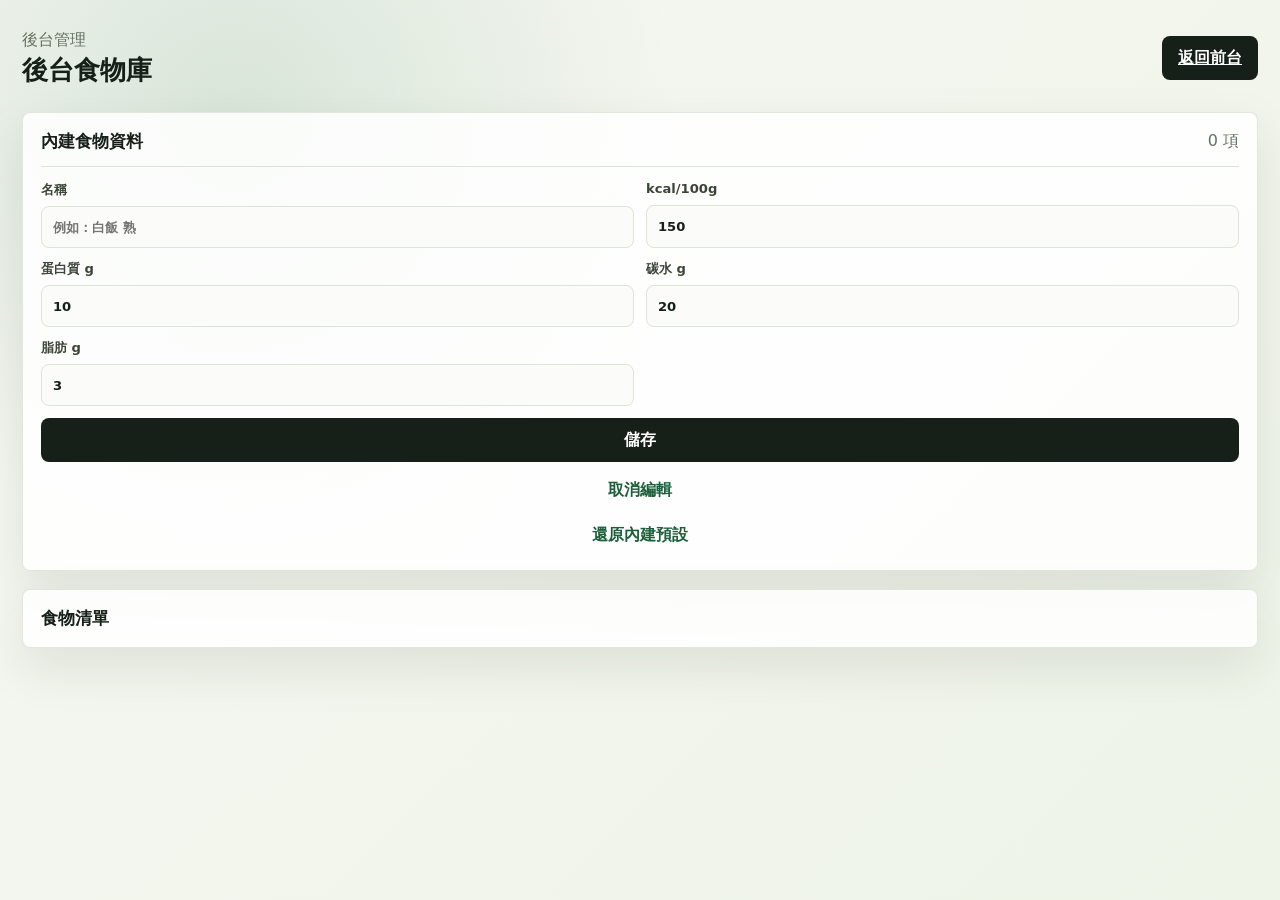
==== backend.html @ 51b9a6fa "Add backend.html" ====
<!doctype html>
<html lang="zh-Hant">
  <head>
    <meta charset="UTF-8" />
    <meta name="viewport" content="width=device-width, initial-scale=1.0" />
    <title>FitPlan 後台食物庫</title>
    <link rel="stylesheet" href="styles.css" />
  </head>
  <body data-step="dashboard">
    <main class="app-shell">
      <section class="workspace flow-view is-active">
        <header class="topbar">
          <div>
            <p class="today">後台管理</p>
            <h2>後台食物庫</h2>
          </div>
          <a class="secondary-button" href="index.html">返回前台</a>
        </header>

        <section class="panel backend-page-panel">
          <div class="section-heading">
            <h2>內建食物資料</h2>
            <span id="backendCount">0 項</span>
          </div>
          <form id="backendFoodForm" class="custom-form">
            <input id="backendFoodId" type="hidden" />
            <label>
              名稱
              <input id="backendFoodName" type="text" placeholder="例如：白飯 熟" />
            </label>
            <label>
              kcal/100g
              <input id="backendFoodCalories" type="number" min="0" value="150" />
            </label>
            <label>
              蛋白質 g
              <input id="backendFoodProtein" type="number" min="0" step="0.1" value="10" />
            </label>
            <label>
              碳水 g
              <input id="backendFoodCarbs" type="number" min="0" step="0.1" value="20" />
            </label>
            <label>
              脂肪 g
              <input id="backendFoodFat" type="number" min="0" step="0.1" value="3" />
            </label>
            <button class="secondary-button" type="submit">儲存</button>
            <button class="text-button" id="cancelBackendFoodEditBtn" type="button">取消編輯</button>
            <button class="text-button" id="resetBackendDefaultsBtn" type="button">還原內建預設</button>
          </form>
        </section>

        <section class="panel">
          <div class="section-heading">
            <h2>食物清單</h2>
          </div>
          <div class="food-database" id="backendFoodDatabase"></div>
        </section>
      </section>
    </main>

    <script src="backend.js"></script>
  </body>
</html>
---- styles.css ----
:root {
  color-scheme: light;
  --bg: #f6f7f2;
  --surface: #ffffff;
  --surface-strong: #eef4e8;
  --ink: #172018;
  --muted: #667062;
  --line: #dce4d7;
  --accent: #2f7d4f;
  --accent-strong: #1d5f3b;
  --energy: #ef9f42;
  --protein: #2d7dd2;
  --carbs: #8e6ad8;
  --fat: #d65f5f;
  --shadow: 0 20px 50px rgba(37, 50, 34, 0.1);
  --radius: 8px;
}

* {
  box-sizing: border-box;
}

[hidden] {
  display: none !important;
}

body {
  margin: 0;
  min-height: 100vh;
  background:
    radial-gradient(circle at 18% 12%, rgba(47, 125, 79, 0.14), transparent 28rem),
    linear-gradient(135deg, #f6f7f2 0%, #eef4e8 100%);
  color: var(--ink);
  font-family:
    Inter, "Noto Sans TC", "Microsoft JhengHei", system-ui, -apple-system, BlinkMacSystemFont, sans-serif;
}

button,
input,
select {
  font: inherit;
}

button {
  cursor: pointer;
}

.app-shell {
  display: grid;
  grid-template-columns: minmax(280px, 360px) 1fr;
  gap: 22px;
  min-height: 100vh;
  padding: 22px;
}

.sidebar,
.workspace {
  min-width: 0;
}

.sidebar {
  display: flex;
  flex-direction: column;
  gap: 16px;
}

body:not([data-step]),
body[data-step="profile"],
body[data-step="mode"] {
  min-height: 100vh;
}

body[data-step="profile"] .app-shell,
body[data-step="mode"] .app-shell {
  grid-template-columns: minmax(0, 520px);
  justify-content: center;
}

body[data-step="dashboard"] .app-shell {
  grid-template-columns: 1fr;
}

body[data-step="dashboard"] .sidebar {
  display: none;
}

.flow-view {
  display: none;
}

.flow-view.is-active {
  display: block;
}

.workspace.flow-view.is-active {
  display: flex;
}

.flow-steps {
  display: grid;
  grid-template-columns: repeat(3, 38px);
  justify-content: center;
  gap: 10px;
  padding: 4px 0;
}

.step-dot {
  display: grid;
  place-items: center;
  width: 38px;
  height: 38px;
  border: 1px solid var(--line);
  border-radius: 999px;
  background: rgba(255, 255, 255, 0.78);
  color: var(--muted);
  font-size: 0.86rem;
  font-weight: 900;
}

.step-dot.is-active {
  border-color: var(--accent);
  background: var(--accent);
  color: white;
}

.flow-actions {
  display: flex;
  align-items: center;
  justify-content: space-between;
  gap: 12px;
  margin-top: 18px;
}

.brand {
  display: flex;
  align-items: center;
  gap: 14px;
  padding: 6px 4px 2px;
}

.brand-mark {
  display: grid;
  place-items: center;
  width: 48px;
  height: 48px;
  border-radius: 8px;
  background: var(--ink);
  color: #fbfff8;
}

.brand-mark svg {
  width: 31px;
  height: 31px;
  stroke: currentColor;
  stroke-width: 1.8;
  fill: currentColor;
}

.brand h1,
.brand p,
h2,
p {
  margin: 0;
}

.brand h1 {
  font-size: 1.45rem;
  line-height: 1.1;
}

.brand p,
.today,
small,
.section-heading span,
.mode-copy,
.subsection-heading p,
.diet-mode span {
  color: var(--muted);
}

.panel,
.metrics article {
  background: rgba(255, 255, 255, 0.86);
  border: 1px solid rgba(220, 228, 215, 0.9);
  border-radius: var(--radius);
  box-shadow: var(--shadow);
}

.panel {
  padding: 18px;
}

.section-heading,
.topbar,
.macro-row > div:first-child,
.food-item {
  display: flex;
  align-items: center;
  justify-content: space-between;
  gap: 12px;
}

h2 {
  font-size: 1.05rem;
  line-height: 1.25;
}

.form-grid,
.custom-form {
  display: grid;
  grid-template-columns: repeat(2, minmax(0, 1fr));
  gap: 12px;
  margin-top: 15px;
}

.wide {
  grid-column: 1 / -1;
}

label {
  display: grid;
  gap: 7px;
  color: #3b4638;
  font-size: 0.82rem;
  font-weight: 700;
}

input,
select {
  width: 100%;
  min-height: 42px;
  border: 1px solid var(--line);
  border-radius: 8px;
  background: #fbfcf9;
  color: var(--ink);
  padding: 0 11px;
  outline: none;
}

input:focus,
select:focus {
  border-color: var(--accent);
  box-shadow: 0 0 0 3px rgba(47, 125, 79, 0.15);
}

.icon-button,
.text-button,
.primary-button,
.secondary-button,
.mode,
.diet-mode {
  border: 0;
  border-radius: 8px;
  font-weight: 800;
}

.icon-button {
  display: grid;
  place-items: center;
  width: 36px;
  height: 36px;
  background: var(--surface-strong);
  color: var(--accent-strong);
}

.icon-button svg,
.primary-button svg,
.menu-button svg {
  width: 18px;
  height: 18px;
  fill: none;
  stroke: currentColor;
  stroke-linecap: round;
  stroke-linejoin: round;
  stroke-width: 2;
}

.text-button {
  background: transparent;
  color: var(--accent-strong);
  padding: 6px 0;
}

.primary-button,
.secondary-button {
  display: inline-flex;
  align-items: center;
  justify-content: center;
  gap: 8px;
  min-height: 44px;
  padding: 0 16px;
}

.primary-button {
  background: var(--accent);
  color: white;
}

.secondary-button {
  background: var(--ink);
  color: white;
}

.settings-menu {
  position: relative;
}

.menu-button {
  width: 44px;
  padding: 0;
}

.menu-panel {
  position: absolute;
  top: calc(100% + 8px);
  right: 0;
  z-index: 10;
  min-width: 176px;
  padding: 6px;
  border: 1px solid var(--line);
  border-radius: 8px;
  background: var(--surface);
  box-shadow: var(--shadow);
}

.menu-panel button {
  width: 100%;
  min-height: 38px;
  border: 0;
  border-radius: 8px;
  background: transparent;
  color: var(--ink);
  font-weight: 800;
  text-align: left;
  padding: 0 10px;
}

.menu-panel button:hover,
.menu-panel button:focus-visible {
  background: var(--surface-strong);
  color: var(--accent-strong);
  outline: none;
}

.mode-control {
  display: grid;
  grid-template-columns: repeat(3, 1fr);
  gap: 7px;
  margin: 15px 0 12px;
  padding: 5px;
  border-radius: 8px;
  background: #edf2e9;
}

.mode {
  min-height: 38px;
  background: transparent;
  color: var(--muted);
}

.mode.is-active {
  background: var(--surface);
  color: var(--accent-strong);
  box-shadow: 0 8px 18px rgba(32, 54, 28, 0.09);
}

.energy-summary {
  display: grid;
  grid-template-columns: repeat(2, minmax(0, 1fr));
  gap: 10px;
  margin-top: 16px;
}

.energy-summary div {
  padding: 13px 14px;
  border: 1px solid var(--line);
  border-radius: 8px;
  background: #fbfcf9;
}

.energy-summary span,
.energy-summary small {
  display: block;
  color: var(--muted);
  font-size: 0.76rem;
  font-weight: 800;
}

.energy-summary strong {
  display: block;
  margin: 5px 0 3px;
  font-size: 1.5rem;
  line-height: 1;
}

.subsection-heading {
  display: grid;
  gap: 4px;
  margin-top: 22px;
}

.subsection-heading.compact {
  margin-top: 0;
}

.subsection-heading h3 {
  margin: 0;
  font-size: 0.98rem;
  line-height: 1.25;
}

.subsection-heading p {
  font-size: 0.82rem;
  line-height: 1.45;
}

.diet-mode-grid {
  display: grid;
  grid-template-columns: repeat(2, minmax(0, 1fr));
  gap: 9px;
  margin: 12px 0;
}

.diet-mode {
  display: grid;
  gap: 5px;
  min-height: 98px;
  padding: 12px;
  border: 1px solid var(--line);
  background: #fbfcf9;
  color: var(--ink);
  text-align: left;
}

.diet-mode strong,
.diet-mode span {
  display: block;
}

.diet-mode span {
  font-size: 0.8rem;
  font-weight: 700;
  line-height: 1.4;
}

.diet-mode.is-active {
  border-color: rgba(47, 125, 79, 0.45);
  background: var(--surface-strong);
  color: var(--accent-strong);
  box-shadow: inset 0 0 0 1px rgba(47, 125, 79, 0.1);
}

.cycle-setting {
  margin: 2px 0 12px;
}

.ratio-panel {
  display: grid;
  gap: 12px;
  margin: 12px 0;
  padding: 12px;
  border: 1px solid var(--line);
  border-radius: 8px;
  background: #fbfcf9;
}

.ratio-grid {
  display: grid;
  grid-template-columns: repeat(3, minmax(0, 1fr));
  gap: 10px;
}

.ratio-grid label {
  font-size: 0.76rem;
}

.cycle-ratio-controls {
  display: grid;
  gap: 12px;
}

.cycle-ratio-controls > div {
  display: grid;
  gap: 8px;
}

.cycle-ratio-controls strong {
  font-size: 0.88rem;
}

.ratio-preview {
  padding: 10px 11px;
  border-radius: 8px;
  background: #eef4e8;
  color: #354433;
  font-size: 0.82rem;
  font-weight: 800;
  line-height: 1.45;
}

.workspace {
  display: flex;
  flex-direction: column;
  gap: 18px;
}

.workspace.flow-view:not(.is-active) {
  display: none;
}

.topbar {
  min-height: 72px;
  flex-wrap: wrap;
}

.date-picker {
  min-width: 180px;
  max-width: 220px;
}

.topbar h2 {
  margin-top: 4px;
  font-size: clamp(1.45rem, 2vw, 2.25rem);
}

.metrics {
  display: grid;
  grid-template-columns: repeat(3, 1fr);
  gap: 14px;
}

.metrics article {
  padding: 18px;
}

.metrics span {
  display: block;
  color: var(--muted);
  font-size: 0.8rem;
  font-weight: 800;
  text-transform: uppercase;
}

.metrics strong {
  display: block;
  margin: 8px 0 4px;
  font-size: clamp(1.8rem, 3vw, 2.8rem);
  line-height: 1;
}

.dashboard-grid,
.bottom-grid {
  display: grid;
  grid-template-columns: minmax(0, 1.25fr) minmax(320px, 0.75fr);
  gap: 18px;
}

.rings {
  display: grid;
  grid-template-columns: 250px 1fr;
  gap: 24px;
  align-items: center;
  margin-top: 20px;
}

.calorie-ring {
  width: 250px;
  aspect-ratio: 1;
  display: grid;
  place-items: center;
  border-radius: 50%;
  background:
    radial-gradient(circle at center, white 0 59%, transparent 60%),
    conic-gradient(var(--energy) calc(var(--progress) * 1%), #e5ebdf 0);
}

.calorie-ring div {
  display: grid;
  place-items: center;
  text-align: center;
}

.calorie-ring strong {
  font-size: 2.45rem;
  line-height: 1;
}

.calorie-ring span {
  color: var(--muted);
  font-size: 0.84rem;
  font-weight: 800;
}

.macro-list {
  display: grid;
  gap: 18px;
}

.macro-row span {
  color: var(--muted);
  font-size: 0.86rem;
  font-weight: 800;
}

.macro-row strong {
  font-size: 1rem;
}

.bar {
  height: 10px;
  margin-top: 9px;
  border-radius: 999px;
  background: #e8ede3;
  overflow: hidden;
}

.bar span {
  display: block;
  width: 0%;
  height: 100%;
  border-radius: inherit;
  transition: width 0.25s ease;
}

#proteinBar {
  background: var(--protein);
}

#carbsBar {
  background: var(--carbs);
}

#fatBar {
  background: var(--fat);
}

.remaining {
  margin-top: 18px;
  padding: 13px 14px;
  border-radius: 8px;
  background: #f5f8f0;
  color: #354433;
  font-weight: 800;
  line-height: 1.5;
}

.log-form {
  display: grid;
  grid-template-columns: 1fr 110px;
  gap: 12px;
  margin-top: 15px;
}

.log-form button {
  grid-column: 1 / -1;
}

.custom-form {
  margin-top: 14px;
  padding-top: 14px;
  border-top: 1px solid var(--line);
}

.custom-form button {
  grid-column: 1 / -1;
}

.food-database {
  display: grid;
  grid-column: 1 / -1;
  gap: 10px;
}

.plan-actions {
  display: flex;
  align-items: center;
  justify-content: flex-end;
  gap: 10px;
  flex-wrap: wrap;
}

.database-item {
  align-items: flex-start;
}

.database-actions {
  display: flex;
  flex: 0 0 auto;
  gap: 8px;
}

.database-actions button {
  width: auto;
  min-width: 48px;
  height: 32px;
  padding: 0 10px;
}

.database-actions button:first-child {
  background: var(--surface-strong);
  color: var(--accent-strong);
}

.compact-empty {
  min-height: 68px;
}

.food-log,
.meal-plan {
  display: grid;
  gap: 10px;
  margin-top: 15px;
}

.food-item {
  min-height: 58px;
  padding: 11px 12px;
  border: 1px solid var(--line);
  border-radius: 8px;
  background: #fbfcf9;
}

.food-item strong,
.food-item span {
  display: block;
}

.food-item span {
  margin-top: 3px;
  color: var(--muted);
  font-size: 0.82rem;
}

.food-item button {
  display: grid;
  place-items: center;
  width: 32px;
  height: 32px;
  border: 0;
  border-radius: 8px;
  background: #f3e6e4;
  color: #9b342c;
  font-weight: 900;
}

.empty {
  min-height: 90px;
  display: grid;
  place-items: center;
  border: 1px dashed #cbd7c6;
  border-radius: 8px;
  color: var(--muted);
  text-align: center;
  padding: 18px;
}

@media (max-width: 1100px) {
  .app-shell,
  .dashboard-grid,
  .bottom-grid,
  .rings {
    grid-template-columns: 1fr;
  }

  .rings {
    justify-items: center;
  }
}

@media (max-width: 680px) {
  .app-shell {
    padding: 14px;
  }

  .topbar,
  .section-heading {
    align-items: flex-start;
    flex-direction: column;
  }

  .metrics,
  .form-grid,
  .custom-form,
  .log-form,
  .ratio-grid {
    grid-template-columns: 1fr;
  }

  .calorie-ring {
    width: min(250px, 72vw);
  }

  .mode-control {
    grid-template-columns: 1fr;
  }

  .energy-summary {
    grid-template-columns: 1fr;
  }

  .diet-mode-grid {
    grid-template-columns: 1fr;
  }
}
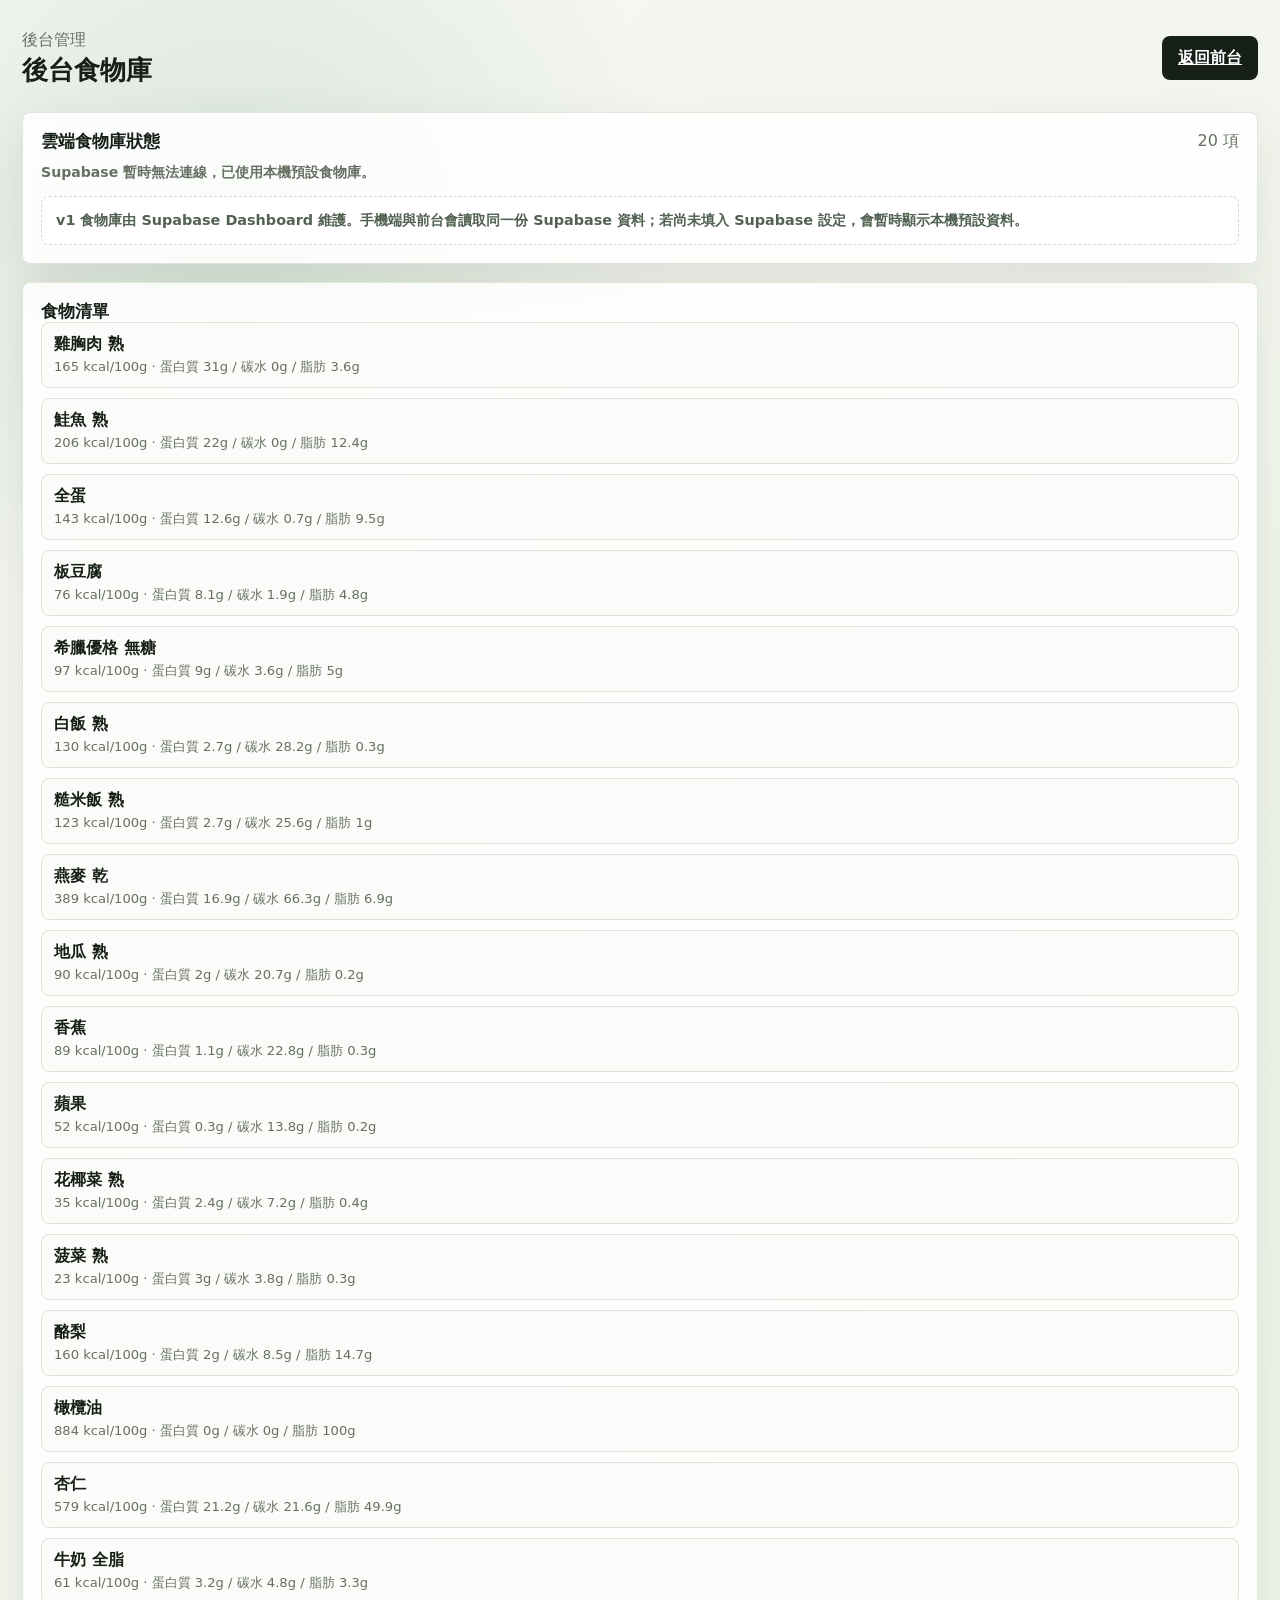
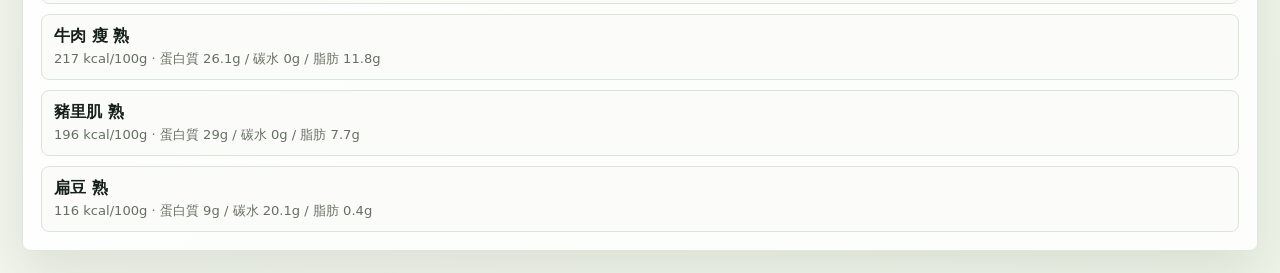
==== commit 93f4426e: "Add Supabase food library sync" ====
--- a/backend.html
+++ b/backend.html
@@ -19,35 +19,13 @@
 
         <section class="panel backend-page-panel">
           <div class="section-heading">
-            <h2>內建食物資料</h2>
+            <h2>雲端食物庫狀態</h2>
             <span id="backendCount">0 項</span>
           </div>
-          <form id="backendFoodForm" class="custom-form">
-            <input id="backendFoodId" type="hidden" />
-            <label>
-              名稱
-              <input id="backendFoodName" type="text" placeholder="例如：白飯 熟" />
-            </label>
-            <label>
-              kcal/100g
-              <input id="backendFoodCalories" type="number" min="0" value="150" />
-            </label>
-            <label>
-              蛋白質 g
-              <input id="backendFoodProtein" type="number" min="0" step="0.1" value="10" />
-            </label>
-            <label>
-              碳水 g
-              <input id="backendFoodCarbs" type="number" min="0" step="0.1" value="20" />
-            </label>
-            <label>
-              脂肪 g
-              <input id="backendFoodFat" type="number" min="0" step="0.1" value="3" />
-            </label>
-            <button class="secondary-button" type="submit">儲存</button>
-            <button class="text-button" id="cancelBackendFoodEditBtn" type="button">取消編輯</button>
-            <button class="text-button" id="resetBackendDefaultsBtn" type="button">還原內建預設</button>
-          </form>
+          <p class="sync-status" id="backendSyncStatus">使用本機預設食物庫。</p>
+          <div class="backend-note">
+            v1 食物庫由 Supabase Dashboard 維護。手機端與前台會讀取同一份 Supabase 資料；若尚未填入 Supabase 設定，會暫時顯示本機預設資料。
+          </div>
         </section>
 
         <section class="panel">
@@ -59,6 +37,8 @@
       </section>
     </main>
 
-    <script src="backend.js"></script>
+    <script src="supabase-config.js?v=20260614-supabase"></script>
+    <script src="supabase-foods.js?v=20260614-supabase"></script>
+    <script src="backend.js?v=20260614-supabase"></script>
   </body>
 </html>
--- a/styles.css
+++ b/styles.css
@@ -14,10 +14,20 @@
   --fat: #d65f5f;
   --shadow: 0 20px 50px rgba(37, 50, 34, 0.1);
   --radius: 8px;
+  --page-pad: 22px;
+  --panel-pad: 18px;
+  --content-max: 1280px;
+  --ring-size: 250px;
 }
 
 * {
   box-sizing: border-box;
+}
+
+html,
+body {
+  max-width: 100%;
+  overflow-x: hidden;
 }
 
 [hidden] {
@@ -35,6 +45,56 @@
     Inter, "Noto Sans TC", "Microsoft JhengHei", system-ui, -apple-system, BlinkMacSystemFont, sans-serif;
 }
 
+.pwa-install {
+  position: fixed;
+  right: max(16px, env(safe-area-inset-right));
+  bottom: max(16px, env(safe-area-inset-bottom));
+  z-index: 50;
+  display: grid;
+  grid-template-columns: minmax(0, 1fr) auto auto;
+  align-items: center;
+  gap: 12px;
+  width: min(440px, calc(100vw - 32px));
+  padding: 14px;
+  border: 1px solid rgba(47, 125, 79, 0.26);
+  border-radius: var(--radius);
+  background: rgba(255, 255, 255, 0.96);
+  box-shadow: 0 18px 48px rgba(23, 32, 24, 0.16);
+  backdrop-filter: blur(14px);
+}
+
+.pwa-install strong,
+.pwa-install span {
+  display: block;
+}
+
+.pwa-install strong {
+  font-size: 0.95rem;
+  font-weight: 900;
+}
+
+.pwa-install span {
+  margin-top: 3px;
+  color: var(--muted);
+  font-size: 0.82rem;
+  line-height: 1.45;
+}
+
+@media (max-width: 560px) {
+  .pwa-install {
+    top: max(10px, env(safe-area-inset-top));
+    right: max(10px, env(safe-area-inset-right));
+    bottom: auto;
+    grid-template-columns: minmax(0, 1fr) auto;
+    width: calc(100vw - 20px);
+  }
+
+  .pwa-install .secondary-button {
+    grid-column: 1 / -1;
+    width: 100%;
+  }
+}
+
 button,
 input,
 select {
@@ -49,12 +109,24 @@
   display: grid;
   grid-template-columns: minmax(280px, 360px) 1fr;
   gap: 22px;
+  width: min(100%, var(--content-max));
   min-height: 100vh;
-  padding: 22px;
+  margin: 0 auto;
+  padding: var(--page-pad);
 }
 
 .sidebar,
 .workspace {
+  min-width: 0;
+}
+
+.app-shell,
+.panel,
+.metrics article,
+label,
+input,
+select,
+button {
   min-width: 0;
 }
 
@@ -72,15 +144,17 @@
 
 body[data-step="profile"] .app-shell,
 body[data-step="mode"] .app-shell {
-  grid-template-columns: minmax(0, 520px);
+  grid-template-columns: minmax(0, min(520px, 100%));
   justify-content: center;
 }
 
-body[data-step="dashboard"] .app-shell {
+body[data-step="dashboard"] .app-shell,
+body[data-step="foodLibrary"] .app-shell {
   grid-template-columns: 1fr;
 }
 
-body[data-step="dashboard"] .sidebar {
+body[data-step="dashboard"] .sidebar,
+body[data-step="foodLibrary"] .sidebar {
   display: none;
 }
 
@@ -187,7 +261,7 @@
 }
 
 .panel {
-  padding: 18px;
+  padding: var(--panel-pad);
 }
 
 .section-heading,
@@ -551,20 +625,20 @@
 .dashboard-grid,
 .bottom-grid {
   display: grid;
-  grid-template-columns: minmax(0, 1.25fr) minmax(320px, 0.75fr);
+  grid-template-columns: minmax(0, 1.2fr) minmax(300px, 0.8fr);
   gap: 18px;
 }
 
 .rings {
   display: grid;
-  grid-template-columns: 250px 1fr;
+  grid-template-columns: minmax(180px, var(--ring-size)) 1fr;
   gap: 24px;
   align-items: center;
   margin-top: 20px;
 }
 
 .calorie-ring {
-  width: 250px;
+  width: min(100%, var(--ring-size));
   aspect-ratio: 1;
   display: grid;
   place-items: center;
@@ -651,8 +725,168 @@
   margin-top: 15px;
 }
 
+.logger-panel {
+  position: relative;
+}
+
 .log-form button {
   grid-column: 1 / -1;
+}
+
+.food-picker-field {
+  display: grid;
+  gap: 7px;
+}
+
+.native-food-select {
+  position: absolute;
+  width: 1px;
+  height: 1px;
+  opacity: 0;
+  pointer-events: none;
+}
+
+.food-picker-button {
+  display: grid;
+  grid-template-columns: minmax(0, 1fr) auto;
+  align-items: center;
+  gap: 12px;
+  width: 100%;
+  min-height: 56px;
+  padding: 10px 12px;
+  border: 1px solid var(--line);
+  border-radius: 8px;
+  background: #fbfcf9;
+  color: var(--ink);
+  text-align: left;
+}
+
+.food-picker-button strong,
+.food-picker-button small {
+  display: block;
+}
+
+.food-picker-button strong {
+  font-size: 0.92rem;
+  line-height: 1.25;
+}
+
+.food-picker-button small {
+  margin-top: 3px;
+  color: var(--muted);
+  font-size: 0.78rem;
+  font-weight: 800;
+  line-height: 1.35;
+}
+
+.food-picker-button svg {
+  width: 20px;
+  height: 20px;
+  fill: none;
+  stroke: currentColor;
+  stroke-width: 2;
+  stroke-linecap: round;
+  stroke-linejoin: round;
+}
+
+.food-picker-panel {
+  position: absolute;
+  left: var(--panel-pad);
+  right: var(--panel-pad);
+  top: 112px;
+  z-index: 20;
+  max-height: min(520px, calc(100vh - 160px));
+  padding: 14px;
+  border: 1px solid rgba(47, 125, 79, 0.18);
+  border-radius: 8px;
+  background: rgba(255, 255, 255, 0.97);
+  box-shadow: 0 22px 60px rgba(23, 32, 24, 0.2);
+  overflow: hidden;
+}
+
+.food-picker-head,
+.library-group-title {
+  display: flex;
+  align-items: center;
+  justify-content: space-between;
+  gap: 12px;
+}
+
+.food-picker-head strong,
+.food-picker-head span {
+  display: block;
+}
+
+.food-picker-head span,
+.library-group-title span {
+  margin-top: 3px;
+  color: var(--muted);
+  font-size: 0.8rem;
+  font-weight: 800;
+}
+
+.food-picker-list {
+  display: grid;
+  gap: 10px;
+  max-height: min(430px, calc(100vh - 240px));
+  margin-top: 12px;
+  padding-right: 3px;
+  overflow-y: auto;
+}
+
+.food-option-card {
+  position: relative;
+  display: grid;
+  grid-template-columns: 4px minmax(0, 1fr);
+  gap: 14px;
+  width: 100%;
+  min-height: 82px;
+  padding: 14px 16px 14px 0;
+  border: 1px solid #edf2e9;
+  border-radius: 8px;
+  background: #ffffff;
+  color: var(--ink);
+  text-align: left;
+  box-shadow: 0 10px 22px rgba(37, 50, 34, 0.06);
+}
+
+.food-option-accent {
+  width: 4px;
+  min-height: 100%;
+  border-radius: 999px;
+  background: rgba(47, 125, 79, 0.75);
+}
+
+.food-option-card strong,
+.food-option-card small,
+.food-option-card em {
+  display: block;
+}
+
+.food-option-card strong {
+  font-size: 0.96rem;
+  line-height: 1.3;
+}
+
+.food-option-card small {
+  margin-top: 3px;
+  color: var(--accent-strong);
+  font-size: 0.72rem;
+  font-weight: 900;
+}
+
+.food-option-card em {
+  margin-top: 5px;
+  color: var(--muted);
+  font-size: 0.78rem;
+  font-style: normal;
+  font-weight: 800;
+  line-height: 1.4;
+}
+
+.food-option-card.is-active {
+  border-color: rgba(47, 125, 79, 0.42);
+  background: var(--surface-strong);
 }
 
 .custom-form {
@@ -705,6 +939,90 @@
   min-height: 68px;
 }
 
+.sync-status {
+  margin-top: 10px;
+  color: var(--muted);
+  font-size: 0.88rem;
+  font-weight: 700;
+  line-height: 1.45;
+}
+
+.backend-note {
+  margin-top: 14px;
+  padding: 12px 14px;
+  border: 1px dashed rgba(93, 121, 95, 0.28);
+  border-radius: 8px;
+  background: var(--surface);
+  color: #526252;
+  font-size: 0.9rem;
+  font-weight: 700;
+  line-height: 1.55;
+}
+
+.food-library-view {
+  max-width: 920px;
+  width: 100%;
+}
+
+.food-library-view .topbar {
+  align-items: flex-start;
+}
+
+.food-library-view .topbar .secondary-button {
+  flex: 0 0 auto;
+  width: auto;
+  min-width: 104px;
+  padding-inline: 14px;
+  white-space: nowrap;
+}
+
+.food-library-list {
+  display: grid;
+  gap: 16px;
+  margin-top: 16px;
+}
+
+.library-group {
+  display: grid;
+  gap: 10px;
+}
+
+.library-group-title {
+  padding-bottom: 8px;
+  border-bottom: 1px solid var(--line);
+}
+
+.library-group-title strong {
+  font-size: 0.96rem;
+}
+
+.library-card-list {
+  display: grid;
+  grid-template-columns: repeat(2, minmax(0, 1fr));
+  gap: 10px;
+}
+
+.library-food-card {
+  padding: 13px 14px;
+  border: 1px solid var(--line);
+  border-left: 4px solid rgba(47, 125, 79, 0.75);
+  border-radius: 8px;
+  background: #fbfcf9;
+}
+
+.library-food-card strong,
+.library-food-card span {
+  display: block;
+}
+
+.library-food-card span {
+  margin-top: 5px;
+  color: var(--muted);
+  font-size: 0.8rem;
+  font-weight: 800;
+  line-height: 1.45;
+}
+
 .food-log,
 .meal-plan {
   display: grid;
@@ -755,6 +1073,11 @@
 }
 
 @media (max-width: 1100px) {
+  :root {
+    --content-max: 900px;
+    --ring-size: 220px;
+  }
+
   .app-shell,
   .dashboard-grid,
   .bottom-grid,
@@ -763,19 +1086,47 @@
   }
 
   .rings {
-    justify-items: center;
+    justify-items: stretch;
+  }
+
+  .calorie-ring {
+    justify-self: center;
+  }
+
+  .macro-list {
+    width: 100%;
   }
 }
 
 @media (max-width: 680px) {
+  :root {
+    --page-pad: 12px;
+    --panel-pad: 14px;
+    --ring-size: 188px;
+  }
+
+  body {
+    background: linear-gradient(180deg, #f6f7f2 0%, #eef4e8 100%);
+  }
+
   .app-shell {
-    padding: 14px;
+    gap: 12px;
   }
 
   .topbar,
   .section-heading {
-    align-items: flex-start;
+    align-items: stretch;
     flex-direction: column;
+  }
+
+  .topbar {
+    display: grid;
+    grid-template-columns: minmax(0, 1fr) 44px;
+    align-items: start;
+  }
+
+  .topbar > div:first-child {
+    min-width: 0;
   }
 
   .metrics,
@@ -786,8 +1137,167 @@
     grid-template-columns: 1fr;
   }
 
+  .brand {
+    gap: 10px;
+  }
+
+  .brand-mark {
+    width: 42px;
+    height: 42px;
+  }
+
+  .brand h1 {
+    font-size: 1.25rem;
+  }
+
+  .flow-steps {
+    grid-template-columns: repeat(3, 34px);
+    gap: 8px;
+  }
+
+  .step-dot {
+    width: 34px;
+    height: 34px;
+  }
+
+  .panel,
+  .metrics article {
+    box-shadow: 0 12px 30px rgba(37, 50, 34, 0.08);
+  }
+
+  h2 {
+    font-size: 1rem;
+  }
+
+  .topbar {
+    min-height: auto;
+    gap: 10px;
+  }
+
+  .date-picker {
+    grid-column: 1 / -1;
+    min-width: 0;
+    max-width: none;
+  }
+
+  .settings-menu {
+    grid-column: 2;
+    grid-row: 1;
+    justify-self: end;
+    width: 44px;
+  }
+
+  .settings-menu .menu-button {
+    width: 44px;
+  }
+
+  .menu-panel {
+    left: auto;
+    right: 0;
+    width: min(220px, calc(100vw - 24px));
+  }
+
+  .metrics {
+    gap: 10px;
+  }
+
+  .metrics article {
+    padding: 14px;
+  }
+
+  .metrics strong {
+    font-size: 1.65rem;
+  }
+
+  .dashboard-grid,
+  .bottom-grid,
+  .workspace,
+  .macro-list {
+    gap: 12px;
+  }
+
+  .food-picker-panel {
+    position: fixed;
+    top: max(74px, env(safe-area-inset-top));
+    right: 12px;
+    left: 12px;
+    max-height: calc(100vh - 96px);
+    padding: 14px;
+  }
+
+  .food-picker-list {
+    max-height: calc(100vh - 180px);
+  }
+
+  .rings {
+    gap: 16px;
+    margin-top: 16px;
+  }
+
   .calorie-ring {
-    width: min(250px, 72vw);
+    width: min(var(--ring-size), 62vw);
+  }
+
+  .calorie-ring strong {
+    font-size: 2rem;
+  }
+
+  .section-heading,
+  .food-item,
+  .plan-actions,
+  .flow-actions {
+    gap: 10px;
+  }
+
+  .panel > .section-heading {
+    align-items: flex-start;
+    flex-direction: row;
+    justify-content: space-between;
+  }
+
+  .panel > .section-heading h2 {
+    margin: 0;
+    flex: 0 0 auto;
+  }
+
+  .panel > .section-heading > .text-button {
+    flex: 0 0 auto;
+    align-self: flex-start;
+    width: auto;
+    padding: 2px 0;
+    white-space: nowrap;
+  }
+
+  .panel > .section-heading .plan-actions {
+    flex: 1 1 auto;
+    align-items: flex-start;
+    flex-direction: row;
+    justify-content: flex-end;
+    margin-left: auto;
+    max-width: calc(100% - 96px);
+    text-align: right;
+  }
+
+  .panel > .section-heading .plan-actions span {
+    flex: 1 0 100%;
+    text-align: right;
+  }
+
+  .panel > .section-heading .plan-actions button {
+    width: auto;
+    padding: 2px 0;
+    white-space: nowrap;
+  }
+
+  .flow-actions {
+    align-items: stretch;
+    flex-direction: column;
+  }
+
+  .flow-actions button,
+  .primary-button,
+  .secondary-button {
+    width: 100%;
   }
 
   .mode-control {
@@ -801,4 +1311,56 @@
   .diet-mode-grid {
     grid-template-columns: 1fr;
   }
-}
+
+  .diet-mode {
+    min-height: auto;
+  }
+
+  .food-item {
+    align-items: flex-start;
+    flex-direction: column;
+  }
+
+  .food-item button {
+    align-self: stretch;
+    width: 100%;
+  }
+
+  .library-card-list {
+    grid-template-columns: 1fr;
+  }
+
+  .food-library-view .topbar {
+    grid-template-columns: minmax(0, 1fr) auto;
+  }
+
+  .food-library-view .topbar .secondary-button {
+    width: auto;
+  }
+}
+
+@media (max-width: 380px) {
+  :root {
+    --page-pad: 10px;
+    --panel-pad: 12px;
+    --ring-size: 168px;
+  }
+
+  .mode-copy,
+  .subsection-heading p,
+  .diet-mode span,
+  .food-picker-button small,
+  .food-option-card em,
+  .food-item span,
+  .library-food-card span,
+  label {
+    font-size: 0.78rem;
+  }
+
+  input,
+  select,
+  .primary-button,
+  .secondary-button {
+    min-height: 40px;
+  }
+}
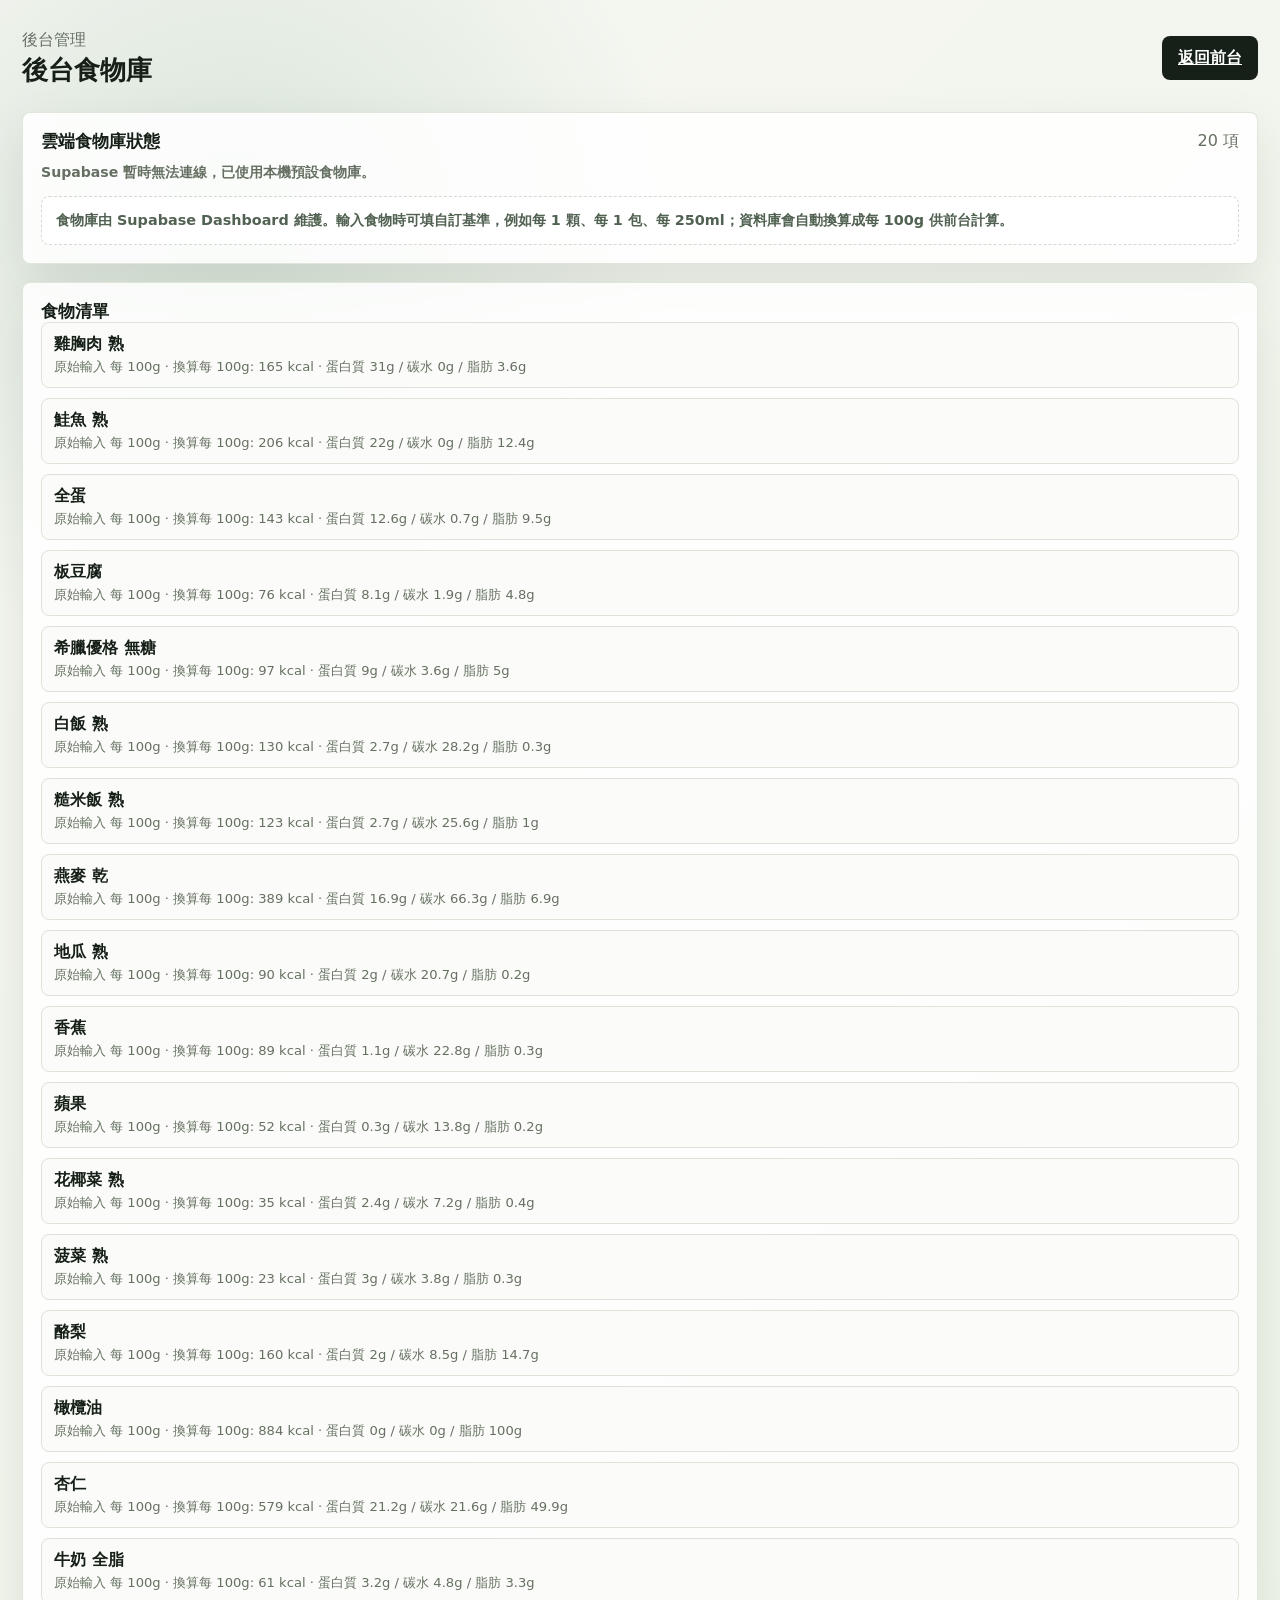
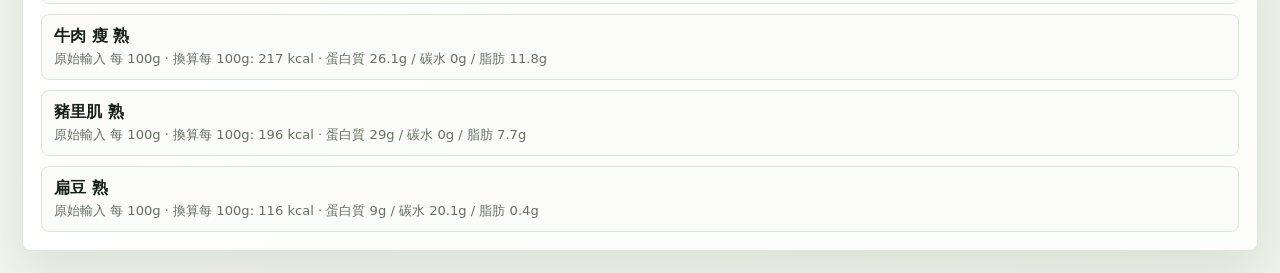
==== commit 03958590: "Fix mobile date and carb cycle targets" ====
--- a/backend.html
+++ b/backend.html
@@ -24,7 +24,7 @@
           </div>
           <p class="sync-status" id="backendSyncStatus">使用本機預設食物庫。</p>
           <div class="backend-note">
-            v1 食物庫由 Supabase Dashboard 維護。手機端與前台會讀取同一份 Supabase 資料；若尚未填入 Supabase 設定，會暫時顯示本機預設資料。
+            食物庫由 Supabase Dashboard 維護。輸入食物時可填自訂基準，例如每 1 顆、每 1 包、每 250ml；資料庫會自動換算成每 100g 供前台計算。
           </div>
         </section>
 
@@ -37,8 +37,9 @@
       </section>
     </main>
 
-    <script src="supabase-config.js?v=20260614-supabase"></script>
-    <script src="supabase-foods.js?v=20260614-supabase"></script>
-    <script src="backend.js?v=20260614-supabase"></script>
+    <script src="food-basis.js?v=20260614-serving-basis"></script>
+    <script src="supabase-config.js?v=20260614-serving-basis"></script>
+    <script src="supabase-foods.js?v=20260614-serving-basis"></script>
+    <script src="backend.js?v=20260614-serving-basis"></script>
   </body>
 </html>
--- a/styles.css
+++ b/styles.css
@@ -590,6 +590,12 @@
 .date-picker {
   min-width: 180px;
   max-width: 220px;
+  width: min(100%, 220px);
+}
+
+.date-picker input {
+  width: 100%;
+  min-width: 0;
 }
 
 .topbar h2 {
@@ -613,6 +619,31 @@
   font-size: 0.8rem;
   font-weight: 800;
   text-transform: uppercase;
+}
+
+.metrics .metric-label-row {
+  display: flex;
+  align-items: center;
+  flex-wrap: wrap;
+  gap: 6px;
+}
+
+.metrics .metric-label-row > span {
+  display: inline-flex;
+}
+
+.cycle-day-badge {
+  align-items: center;
+  min-height: 22px;
+  padding: 3px 8px;
+  border: 1px solid rgba(47, 125, 79, 0.24);
+  border-radius: 999px;
+  background: rgba(47, 125, 79, 0.1);
+  color: var(--accent-strong);
+  font-size: 0.72rem;
+  line-height: 1;
+  text-transform: none;
+  white-space: nowrap;
 }
 
 .metrics strong {
@@ -795,7 +826,9 @@
   right: var(--panel-pad);
   top: 112px;
   z-index: 20;
-  max-height: min(520px, calc(100vh - 160px));
+  display: grid;
+  grid-template-rows: auto auto minmax(0, 1fr);
+  height: min(520px, calc(100vh - 160px));
   padding: 14px;
   border: 1px solid rgba(47, 125, 79, 0.18);
   border-radius: 8px;
@@ -825,10 +858,29 @@
   font-weight: 800;
 }
 
+.food-search-field {
+  display: grid;
+  gap: 7px;
+  margin-top: 12px;
+}
+
+.food-search-field span {
+  color: var(--muted);
+  font-size: 0.78rem;
+  font-weight: 900;
+}
+
+.food-search-field input {
+  width: 100%;
+  min-height: 44px;
+  border-radius: 8px;
+}
+
 .food-picker-list {
   display: grid;
+  align-content: start;
   gap: 10px;
-  max-height: min(430px, calc(100vh - 240px));
+  min-height: 0;
   margin-top: 12px;
   padding-right: 3px;
   overflow-y: auto;
@@ -1178,6 +1230,16 @@
     grid-column: 1 / -1;
     min-width: 0;
     max-width: none;
+    width: 100%;
+  }
+
+  .date-picker input {
+    width: 100%;
+    min-width: 0;
+  }
+
+  .metrics .metric-label-row {
+    align-items: flex-start;
   }
 
   .settings-menu {
@@ -1221,12 +1283,8 @@
     top: max(74px, env(safe-area-inset-top));
     right: 12px;
     left: 12px;
-    max-height: calc(100vh - 96px);
+    height: calc(100vh - 96px);
     padding: 14px;
-  }
-
-  .food-picker-list {
-    max-height: calc(100vh - 180px);
   }
 
   .rings {
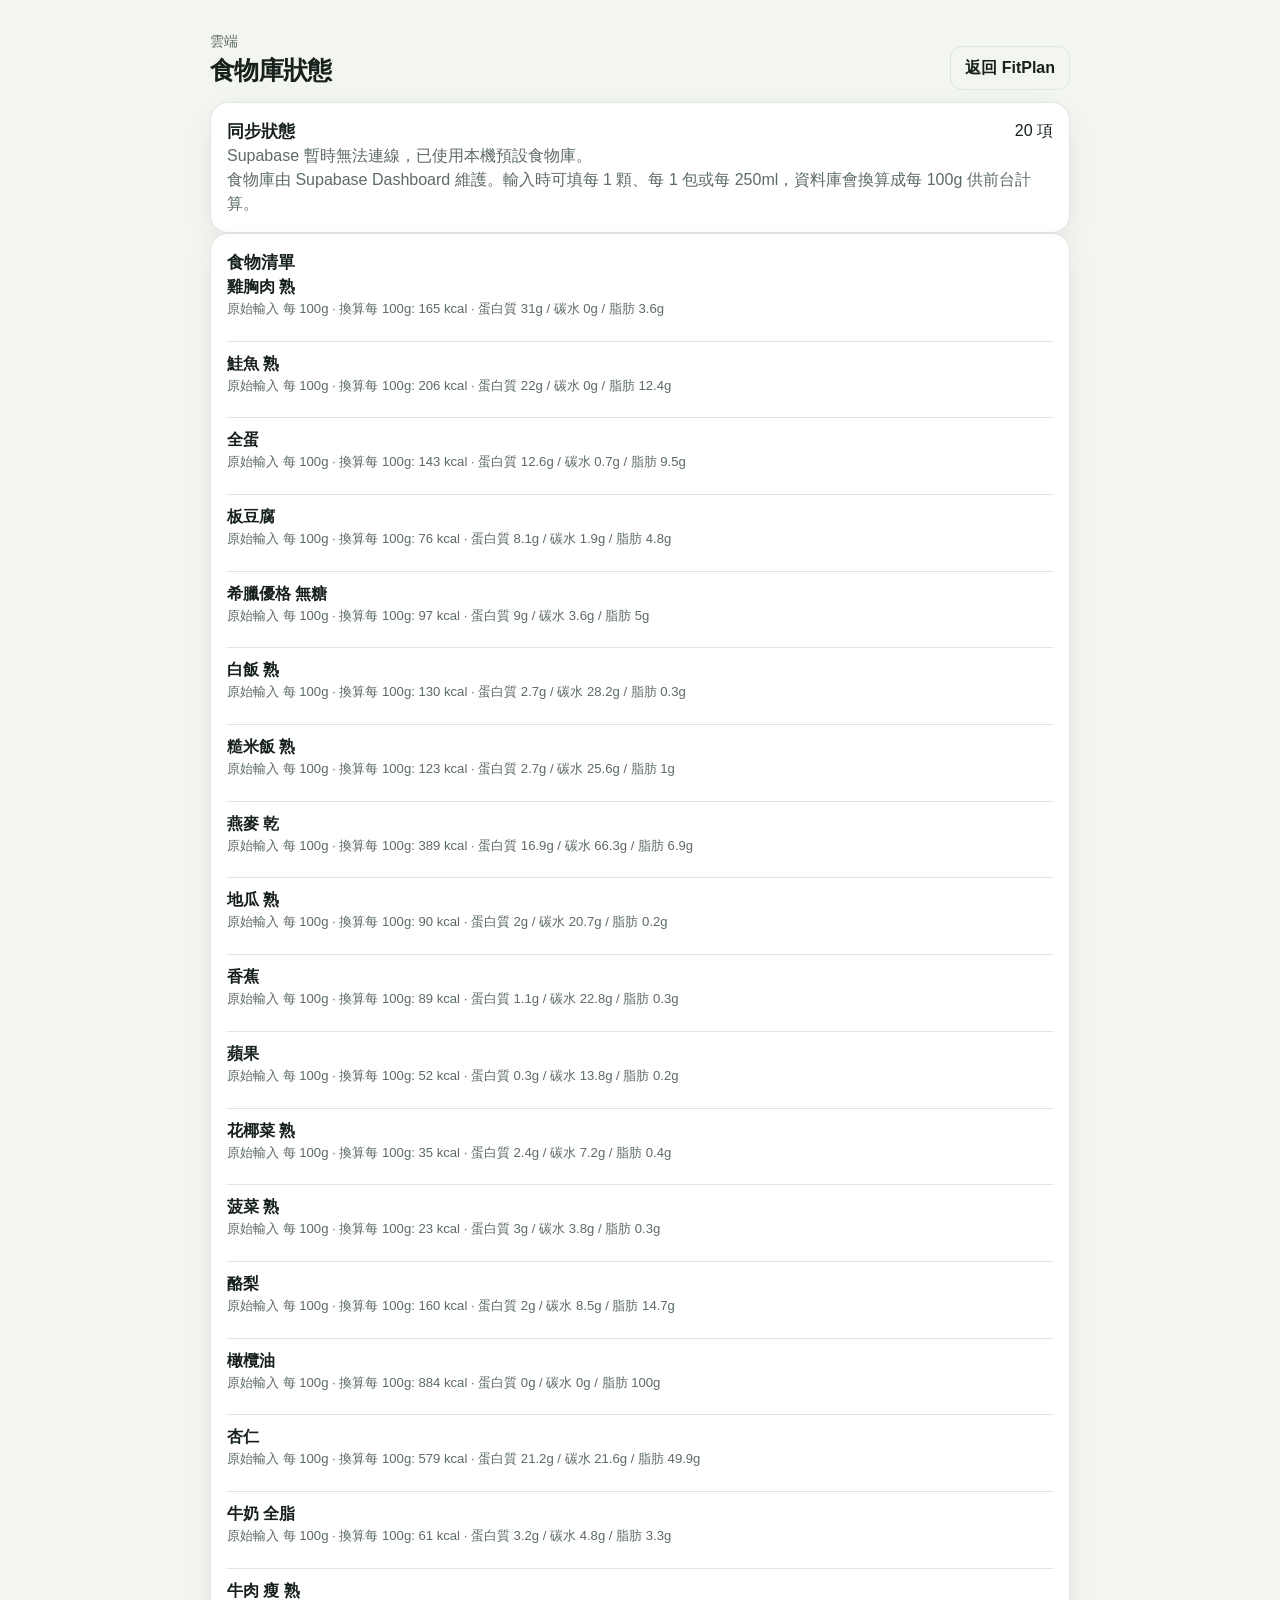
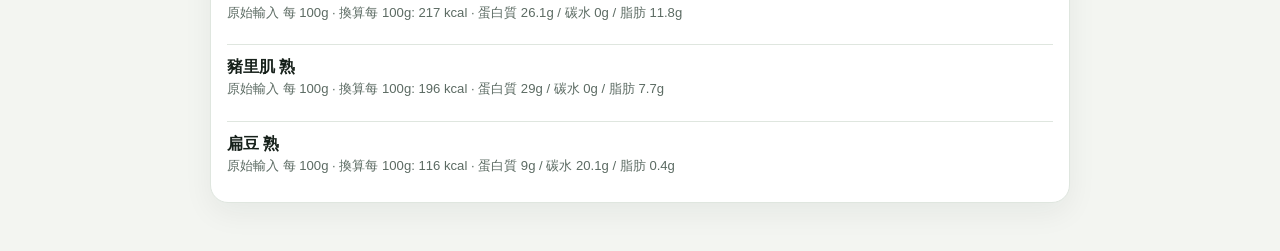
==== commit 92b3a9af: "Redesign FitPlan for daily food and training tracking Rebuild the static UI around today's calories," ====
--- a/backend.html
+++ b/backend.html
@@ -2,44 +2,39 @@
 <html lang="zh-Hant">
   <head>
     <meta charset="UTF-8" />
-    <meta name="viewport" content="width=device-width, initial-scale=1.0" />
-    <title>FitPlan 後台食物庫</title>
-    <link rel="stylesheet" href="styles.css" />
+    <meta name="viewport" content="width=device-width, initial-scale=1" />
+    <meta name="theme-color" content="#f3f5f1" />
+    <title>FitPlan 雲端食物庫</title>
+    <link rel="stylesheet" href="styles.css?v=20261113-redesign" />
   </head>
-  <body data-step="dashboard">
-    <main class="app-shell">
-      <section class="workspace flow-view is-active">
-        <header class="topbar">
-          <div>
-            <p class="today">後台管理</p>
-            <h2>後台食物庫</h2>
-          </div>
-          <a class="secondary-button" href="index.html">返回前台</a>
-        </header>
-
-        <section class="panel backend-page-panel">
-          <div class="section-heading">
-            <h2>雲端食物庫狀態</h2>
-            <span id="backendCount">0 項</span>
-          </div>
-          <p class="sync-status" id="backendSyncStatus">使用本機預設食物庫。</p>
-          <div class="backend-note">
-            食物庫由 Supabase Dashboard 維護。輸入食物時可填自訂基準，例如每 1 顆、每 1 包、每 250ml；資料庫會自動換算成每 100g 供前台計算。
-          </div>
-        </section>
-
-        <section class="panel">
-          <div class="section-heading">
-            <h2>食物清單</h2>
-          </div>
-          <div class="food-database" id="backendFoodDatabase"></div>
-        </section>
+  <body>
+    <main class="page">
+      <header class="topbar">
+        <div class="title-block">
+          <p id="pageKicker">雲端</p>
+          <h1>食物庫狀態</h1>
+        </div>
+        <a class="btn" href="index.html">返回 FitPlan</a>
+      </header>
+      <section class="panel">
+        <div class="section-head">
+          <h2>同步狀態</h2>
+          <span id="backendCount">0 項</span>
+        </div>
+        <p id="backendSyncStatus" class="muted">使用本機預設食物庫。</p>
+        <p class="muted">食物庫由 Supabase Dashboard 維護。輸入時可填每 1 顆、每 1 包或每 250ml，資料庫會換算成每 100g 供前台計算。</p>
+      </section>
+      <section class="panel">
+        <div class="section-head">
+          <h2>食物清單</h2>
+        </div>
+        <div id="backendFoodDatabase" class="stack"></div>
       </section>
     </main>
-
-    <script src="food-basis.js?v=20260614-serving-basis"></script>
-    <script src="supabase-config.js?v=20260614-serving-basis"></script>
-    <script src="supabase-foods.js?v=20260614-serving-basis"></script>
-    <script src="backend.js?v=20260614-serving-basis"></script>
+    <script src="food-basis.js?v=20261113-redesign"></script>
+    <script src="supabase-config.js?v=20261113-redesign"></script>
+    <script src="supabase-foods.js?v=20261113-redesign"></script>
+    <script src="fitplan-core.js?v=20261113-redesign"></script>
+    <script src="backend.js?v=20261113-redesign"></script>
   </body>
 </html>
--- a/styles.css
+++ b/styles.css
@@ -1,1424 +1,475 @@
 :root {
   color-scheme: light;
-  --bg: #f6f7f2;
-  --surface: #ffffff;
-  --surface-strong: #eef4e8;
-  --ink: #172018;
-  --muted: #667062;
-  --line: #dce4d7;
-  --accent: #2f7d4f;
-  --accent-strong: #1d5f3b;
-  --energy: #ef9f42;
-  --protein: #2d7dd2;
-  --carbs: #8e6ad8;
-  --fat: #d65f5f;
-  --shadow: 0 20px 50px rgba(37, 50, 34, 0.1);
-  --radius: 8px;
-  --page-pad: 22px;
-  --panel-pad: 18px;
-  --content-max: 1280px;
-  --ring-size: 250px;
-}
-
-* {
-  box-sizing: border-box;
-}
-
-html,
+  --bg: #f3f5f1;
+  --bg-elev: #ffffff;
+  --ink: #17211b;
+  --muted: #5c6b63;
+  --line: #dfe6df;
+  --accent: #0f7a49;
+  --accent-strong: #0b5c37;
+  --accent-soft: #e7f6ee;
+  --accent-ink: #ffffff;
+  --protein: #2463a8;
+  --carbs: #b86a09;
+  --fat: #c4475d;
+  --warn: #b45309;
+  --danger: #b42318;
+  --shadow: 0 10px 30px rgba(23, 33, 27, 0.06);
+  --radius: 18px;
+  --nav-h: calc(68px + env(safe-area-inset-bottom));
+  --font: "PingFang TC", "Noto Sans TC", "Microsoft JhengHei", "Segoe UI", sans-serif;
+}
+
+html[data-theme="dark"] {
+  color-scheme: dark;
+  --bg: #101512;
+  --bg-elev: #1b221d;
+  --ink: #edf3ee;
+  --muted: #a9b8ae;
+  --line: #314038;
+  --accent: #3dce84;
+  --accent-strong: #b6f5d2;
+  --accent-soft: #173528;
+  --accent-ink: #062214;
+  --protein: #9dc2ff;
+  --carbs: #f0c27a;
+  --fat: #ff9aaa;
+  --warn: #f5c16c;
+  --danger: #ff9b94;
+  --shadow: 0 0 0 transparent;
+}
+
+@media (prefers-color-scheme: dark) {
+  html[data-theme="system"] {
+    color-scheme: dark;
+    --bg: #101512;
+    --bg-elev: #1b221d;
+    --ink: #edf3ee;
+    --muted: #a9b8ae;
+    --line: #314038;
+    --accent: #3dce84;
+    --accent-strong: #b6f5d2;
+    --accent-soft: #173528;
+    --accent-ink: #062214;
+    --protein: #9dc2ff;
+    --carbs: #f0c27a;
+    --fat: #ff9aaa;
+    --warn: #f5c16c;
+    --danger: #ff9b94;
+    --shadow: 0 0 0 transparent;
+  }
+}
+
+* { box-sizing: border-box; }
+[hidden] { display: none !important; }
+html, body { margin: 0; max-width: 100%; }
 body {
-  max-width: 100%;
-  overflow-x: hidden;
-}
-
-[hidden] {
-  display: none !important;
-}
-
-body {
+  min-height: 100dvh;
+  background: var(--bg);
+  color: var(--ink);
+  font-family: var(--font);
+  font-size: 16px;
+  line-height: 1.5;
+}
+button, input, select { font: inherit; color: inherit; }
+button { cursor: pointer; }
+img, svg { display: block; }
+h1, h2, h3, p { margin: 0; }
+h1 { font-size: 1.55rem; letter-spacing: -0.03em; }
+h2 { font-size: 1.05rem; }
+h3 { font-size: 0.92rem; }
+
+.app { min-height: 100dvh; }
+.main-col {
+  width: min(1040px, 100%);
+  padding: 12px 16px var(--nav-h);
+}
+.topbar {
+  position: sticky;
+  top: 0;
+  z-index: 15;
+  display: flex;
+  flex-wrap: wrap;
+  gap: 12px;
+  align-items: flex-end;
+  justify-content: space-between;
+  padding: max(8px, env(safe-area-inset-top)) 0 12px;
+  background: var(--bg);
+}
+.title-block { min-width: 0; }
+#pageKicker { color: var(--muted); font-size: 0.85rem; }
+.top-actions { display: flex; flex-wrap: wrap; gap: 8px; align-items: center; }
+.date-nav { display: flex; gap: 6px; align-items: center; }
+.date-nav input { width: 11rem; max-width: 46vw; }
+
+.tabbar {
+  position: fixed;
+  left: 0;
+  right: 0;
+  bottom: 0;
+  z-index: 20;
+  display: block;
+  padding: 6px 8px env(safe-area-inset-bottom);
+  border-top: 1px solid var(--line);
+  background: color-mix(in srgb, var(--bg-elev) 92%, transparent);
+  backdrop-filter: blur(16px);
+}
+.tabbar .brand { display: none; }
+.tabbar nav { display: grid; grid-template-columns: repeat(5, 1fr); gap: 4px; }
+.tabbar button {
+  display: flex;
+  flex-direction: column;
+  align-items: center;
+  gap: 2px;
+  min-height: 52px;
+  border: 0;
+  border-radius: 12px;
+  background: transparent;
+  color: var(--muted);
+  font-size: 0.75rem;
+  font-weight: 700;
+}
+.tabbar button svg { width: 22px; height: 22px; fill: none; stroke: currentColor; stroke-width: 1.8; stroke-linecap: round; stroke-linejoin: round; }
+.tabbar button.is-active { color: var(--accent-strong); background: var(--accent-soft); }
+.brand { display: flex; gap: 10px; align-items: center; }
+.brand strong { display: block; font-size: 1.05rem; }
+.brand small { color: var(--muted); }
+.brand-mark {
+  display: grid;
+  place-items: center;
+  width: 40px;
+  height: 40px;
+  border-radius: 12px;
+  background: var(--accent);
+  color: var(--accent-ink);
+}
+.brand-mark svg { width: 26px; height: 26px; fill: currentColor; stroke: currentColor; stroke-width: 1.6; }
+
+.panel {
+  padding: 16px;
+  border: 1px solid var(--line);
+  border-radius: var(--radius);
+  background: var(--bg-elev);
+  box-shadow: var(--shadow);
+}
+.stack { display: grid; gap: 12px; }
+.split, .diet-layout, .train-layout { display: grid; gap: 12px; }
+.section-head, .inline-actions, .banner-actions, .dialog-actions, .inline-form {
+  display: flex;
+  flex-wrap: wrap;
+  gap: 8px;
+  align-items: center;
+  justify-content: space-between;
+}
+.inline-actions, .banner-actions, .dialog-actions, .inline-form { justify-content: flex-start; }
+.subhead { margin-top: 4px; color: var(--muted); font-weight: 700; }
+.muted, .help { color: var(--muted); }
+.preview {
   margin: 0;
-  min-height: 100vh;
-  background:
-    radial-gradient(circle at 18% 12%, rgba(47, 125, 79, 0.14), transparent 28rem),
-    linear-gradient(135deg, #f6f7f2 0%, #eef4e8 100%);
+  padding: 12px;
+  border-radius: 12px;
+  background: var(--accent-soft);
+  color: var(--accent-strong);
+  font-weight: 700;
+}
+
+.btn, .tabbar a.btn, a.btn {
+  display: inline-flex;
+  align-items: center;
+  justify-content: center;
+  min-height: 44px;
+  padding: 0 14px;
+  border: 1px solid var(--line);
+  border-radius: 12px;
+  background: var(--bg);
   color: var(--ink);
-  font-family:
-    Inter, "Noto Sans TC", "Microsoft JhengHei", system-ui, -apple-system, BlinkMacSystemFont, sans-serif;
-}
+  text-decoration: none;
+  font-weight: 700;
+}
+.btn-primary { border-color: transparent; background: var(--accent); color: var(--accent-ink); }
+.btn-ghost { border-color: transparent; background: transparent; color: var(--accent-strong); padding-inline: 8px; }
+.btn-danger { border-color: transparent; background: transparent; color: var(--danger); }
+.icon-btn {
+  display: grid;
+  place-items: center;
+  width: 44px;
+  height: 44px;
+  border: 1px solid var(--line);
+  border-radius: 12px;
+  background: var(--bg-elev);
+}
+.icon-btn svg { width: 22px; height: 22px; fill: none; stroke: currentColor; stroke-width: 1.8; stroke-linecap: round; }
+
+.field { display: grid; gap: 6px; color: var(--muted); font-size: 0.85rem; font-weight: 700; }
+.field input, .field select, .date-nav input {
+  width: 100%;
+  min-height: 44px;
+  padding: 0 12px;
+  border: 1px solid var(--line);
+  border-radius: 12px;
+  background: var(--bg);
+  color: var(--ink);
+  font-size: 16px;
+  font-weight: 600;
+}
+.form-grid { display: grid; grid-template-columns: 1fr 1fr; gap: 12px; }
+.wide { grid-column: 1 / -1; }
+.segmented { display: flex; gap: 6px; padding: 4px; border-radius: 14px; background: var(--bg); }
+.segmented button, .choice {
+  border: 1px solid transparent;
+  border-radius: 12px;
+  background: transparent;
+}
+.segmented button { flex: 1; min-height: 40px; font-weight: 800; }
+.segmented button.is-active, .chip.is-active, .choice.is-active {
+  background: var(--bg-elev);
+  border-color: var(--line);
+  color: var(--accent-strong);
+  box-shadow: var(--shadow);
+}
+.choice-grid { display: grid; gap: 8px; }
+.choice { display: grid; gap: 4px; padding: 12px; text-align: left; background: var(--bg); }
+.choice span, .choice small { color: var(--muted); font-weight: 500; }
+.chip-row { display: flex; flex-wrap: wrap; gap: 8px; }
+.chip {
+  display: inline-flex;
+  gap: 6px;
+  align-items: center;
+  min-height: 40px;
+  padding: 0 12px;
+  border: 1px solid var(--line);
+  border-radius: 999px;
+  background: var(--bg);
+  font-weight: 700;
+}
+.chip small { color: var(--muted); font-weight: 600; }
+
+.hero { display: grid; gap: 16px; justify-items: center; }
+@media (min-width: 720px) {
+  .hero { justify-items: start; }
+}
+.ring {
+  width: 156px;
+  height: 156px;
+  display: grid;
+  place-items: center;
+  border-radius: 50%;
+  background: conic-gradient(var(--accent) calc(var(--progress) * 1%), var(--line) 0);
+}
+.ring.is-over { background: conic-gradient(var(--warn) calc(var(--progress) * 1%), var(--line) 0); }
+.ring-hole {
+  width: 118px;
+  height: 118px;
+  display: flex;
+  flex-direction: column;
+  align-items: center;
+  justify-content: center;
+  border-radius: 50%;
+  background: var(--bg-elev);
+}
+.ring strong, .metric-row strong, .stat-grid strong { font-variant-numeric: tabular-nums; letter-spacing: -0.04em; }
+.ring strong { font-size: 1.7rem; line-height: 1; }
+.ring span, .metric-row span, .metric-row small, .stat-grid span { color: var(--muted); font-size: 0.78rem; }
+.hero-copy { display: grid; gap: 8px; align-content: center; }
+.status { font-weight: 800; color: var(--accent-strong); }
+.status.is-over { color: var(--warn); }
+.macro-list { display: grid; gap: 10px; }
+.macro-row span { display: flex; justify-content: space-between; gap: 8px; font-size: 0.88rem; font-weight: 700; }
+.bar { height: 8px; overflow: hidden; border-radius: 999px; background: var(--line); }
+.bar i { display: block; height: 100%; border-radius: inherit; }
+.bar.protein i { background: var(--protein); }
+.bar.carbs i { background: var(--carbs); }
+.bar.fat i { background: var(--fat); }
+.metric-row, .stat-grid { display: grid; grid-template-columns: repeat(3, 1fr); gap: 8px; }
+.metric-row div, .stat-grid article {
+  padding: 10px;
+  border-radius: 14px;
+  background: var(--bg);
+}
+.metric-row strong, .stat-grid strong { display: block; font-size: 1.25rem; }
+.week-dots { display: flex; gap: 6px; }
+.week-dots i {
+  display: inline-block;
+  width: 10px;
+  height: 10px;
+  border-radius: 50%;
+  background: var(--line);
+}
+.food-row.is-active { background: var(--accent-soft); border-radius: 12px; padding-inline: 8px; }
+.food-main span, .log-main span, .history-row span { display: block; overflow-wrap: break-word; }
+.stat-grid small { display: block; color: var(--muted); font-size: 0.75rem; }
+.stat-grid article { min-width: 0; }
+.week-dots i.is-on { background: var(--accent); }
+.week-bars { display: grid; grid-template-columns: repeat(7, 1fr); gap: 8px; height: 148px; margin-top: 14px; align-items: end; }
+.week-col { display: flex; flex-direction: column; justify-content: flex-end; align-items: center; gap: 6px; min-width: 0; height: 100%; }
+.week-track { display: flex; flex: 1; align-items: flex-end; width: 100%; max-width: 28px; }
+.week-fill { width: 100%; min-height: 0; border-radius: 8px; background: var(--accent); }
+.week-fill.is-over { background: var(--warn); }
+.week-fill.is-empty { height: 6px !important; background: var(--line); }
+.week-col small { color: var(--muted); font-size: 0.75rem; }
+.week-col.is-today small { color: var(--accent-strong); font-weight: 800; }
+
+.food-row, .log-row, .history-row {
+  display: grid;
+  grid-template-columns: minmax(0, 1fr) auto;
+  gap: 8px;
+  align-items: center;
+  padding: 10px 0;
+  border-top: 1px solid var(--line);
+}
+.food-row:first-child, .log-row:first-child, .history-row:first-child { border-top: 0; padding-top: 0; }
+.food-main, .log-main { min-width: 0; border: 0; background: transparent; text-align: left; padding: 0; }
+.food-main strong, .log-main strong, .history-row strong { display: block; }
+.food-main span, .log-main span, .history-row span { color: var(--muted); font-size: 0.82rem; }
+.row-actions { display: flex; gap: 4px; }
+.row-actions button, .star {
+  min-width: 44px;
+  min-height: 40px;
+  border: 0;
+  border-radius: 10px;
+  background: var(--bg);
+  color: var(--ink);
+  font-weight: 800;
+}
+.star.is-on { color: var(--carbs); }
+.log-actions { display: flex; gap: 4px; }
+.add-bar {
+  display: grid;
+  grid-template-columns: minmax(0, 1fr) 96px auto;
+  gap: 10px;
+  align-items: end;
+  padding: 12px;
+  border: 1px solid var(--line);
+  border-radius: 14px;
+  background: var(--bg);
+}
+.set-row {
+  display: grid;
+  grid-template-columns: 28px 1fr 1fr auto;
+  gap: 8px;
+  align-items: end;
+}
+.set-index { height: 44px; display: grid; place-items: center; color: var(--muted); font-weight: 800; }
+.chart svg { width: 100%; height: auto; color: var(--accent); }
+.chart { min-height: 24px; }
+.empty { padding: 8px 0; color: var(--muted); }
+.banner {
+  display: grid;
+  gap: 10px;
+  margin-bottom: 12px;
+  padding: 14px;
+  border: 1px solid var(--line);
+  border-radius: var(--radius);
+  background: var(--accent-soft);
+}
+.details { padding-top: 4px; }
+.details summary { min-height: 44px; display: flex; align-items: center; font-weight: 800; cursor: pointer; }
+.badge {
+  display: inline-flex;
+  align-items: center;
+  min-height: 26px;
+  padding: 0 8px;
+  border-radius: 999px;
+  background: var(--accent-soft);
+  color: var(--accent-strong);
+  font-size: 0.78rem;
+  font-weight: 800;
+}
+.toast {
+  position: fixed;
+  left: 50%;
+  bottom: calc(var(--nav-h) + 8px);
+  z-index: 40;
+  display: flex;
+  gap: 10px;
+  align-items: center;
+  width: min(440px, calc(100vw - 24px));
+  padding: 12px 14px;
+  border-radius: 14px;
+  background: var(--ink);
+  color: var(--bg);
+  transform: translateX(-50%);
+  box-shadow: var(--shadow);
+}
+.toast button { border: 0; background: transparent; color: inherit; font-weight: 800; }
+dialog {
+  width: min(420px, calc(100vw - 32px));
+  padding: 18px;
+  border: 1px solid var(--line);
+  border-radius: 18px;
+  background: var(--bg-elev);
+  color: var(--ink);
+}
+dialog::backdrop { background: rgba(0, 0, 0, 0.45); }
+dialog p { margin: 8px 0 16px; color: var(--muted); }
 
 .pwa-install {
   position: fixed;
-  right: max(16px, env(safe-area-inset-right));
-  bottom: max(16px, env(safe-area-inset-bottom));
-  z-index: 50;
+  right: max(12px, env(safe-area-inset-right));
+  bottom: calc(var(--nav-h) + 8px);
+  z-index: 30;
   display: grid;
   grid-template-columns: minmax(0, 1fr) auto auto;
-  align-items: center;
-  gap: 12px;
-  width: min(440px, calc(100vw - 32px));
-  padding: 14px;
-  border: 1px solid rgba(47, 125, 79, 0.26);
-  border-radius: var(--radius);
-  background: rgba(255, 255, 255, 0.96);
-  box-shadow: 0 18px 48px rgba(23, 32, 24, 0.16);
-  backdrop-filter: blur(14px);
-}
-
-.pwa-install strong,
-.pwa-install span {
-  display: block;
-}
-
-.pwa-install strong {
-  font-size: 0.95rem;
-  font-weight: 900;
-}
-
-.pwa-install span {
-  margin-top: 3px;
-  color: var(--muted);
-  font-size: 0.82rem;
-  line-height: 1.45;
-}
-
-@media (max-width: 560px) {
-  .pwa-install {
-    top: max(10px, env(safe-area-inset-top));
-    right: max(10px, env(safe-area-inset-right));
+  gap: 10px;
+  align-items: center;
+  width: min(420px, calc(100vw - 24px));
+  padding: 12px;
+  border: 1px solid var(--line);
+  border-radius: 16px;
+  background: var(--bg-elev);
+  box-shadow: var(--shadow);
+}
+.pwa-install span { display: block; color: var(--muted); font-size: 0.82rem; }
+
+.page { width: min(860px, calc(100% - 32px)); margin: 0 auto; padding: 24px 0 48px; }
+.page .topbar { position: static; }
+
+:focus-visible { outline: 2px solid var(--accent); outline-offset: 2px; }
+@media (prefers-reduced-motion: reduce) {
+  * { scroll-behavior: auto !important; }
+}
+
+@media (max-width: 720px) {
+  .form-grid, .metric-row, .stat-grid { grid-template-columns: 1fr 1fr; }
+  .add-bar { grid-template-columns: 1fr; }
+  .set-row { grid-template-columns: 22px minmax(0, 1fr) minmax(0, 0.8fr) auto; }
+  .pwa-install { grid-template-columns: 1fr auto; }
+  .pwa-install .btn { grid-column: 1 / -1; }
+}
+
+@media (max-width: 959px) {
+  body.has-install-banner .main-col { padding-top: calc(112px + env(safe-area-inset-top)); }
+  body.has-install-banner .pwa-install {
+    top: max(8px, env(safe-area-inset-top));
+    right: 8px;
     bottom: auto;
-    grid-template-columns: minmax(0, 1fr) auto;
-    width: calc(100vw - 20px);
-  }
-
-  .pwa-install .secondary-button {
-    grid-column: 1 / -1;
-    width: 100%;
-  }
-}
-
-button,
-input,
-select {
-  font: inherit;
-}
-
-button {
-  cursor: pointer;
-}
-
-.app-shell {
-  display: grid;
-  grid-template-columns: minmax(280px, 360px) 1fr;
-  gap: 22px;
-  width: min(100%, var(--content-max));
-  min-height: 100vh;
-  margin: 0 auto;
-  padding: var(--page-pad);
-}
-
-.sidebar,
-.workspace {
-  min-width: 0;
-}
-
-.app-shell,
-.panel,
-.metrics article,
-label,
-input,
-select,
-button {
-  min-width: 0;
-}
-
-.sidebar {
-  display: flex;
-  flex-direction: column;
-  gap: 16px;
-}
-
-body:not([data-step]),
-body[data-step="profile"],
-body[data-step="mode"] {
-  min-height: 100vh;
-}
-
-body[data-step="profile"] .app-shell,
-body[data-step="mode"] .app-shell {
-  grid-template-columns: minmax(0, min(520px, 100%));
-  justify-content: center;
-}
-
-body[data-step="dashboard"] .app-shell,
-body[data-step="foodLibrary"] .app-shell {
-  grid-template-columns: 1fr;
-}
-
-body[data-step="dashboard"] .sidebar,
-body[data-step="foodLibrary"] .sidebar {
-  display: none;
-}
-
-.flow-view {
-  display: none;
-}
-
-.flow-view.is-active {
-  display: block;
-}
-
-.workspace.flow-view.is-active {
-  display: flex;
-}
-
-.flow-steps {
-  display: grid;
-  grid-template-columns: repeat(3, 38px);
-  justify-content: center;
-  gap: 10px;
-  padding: 4px 0;
-}
-
-.step-dot {
-  display: grid;
-  place-items: center;
-  width: 38px;
-  height: 38px;
-  border: 1px solid var(--line);
-  border-radius: 999px;
-  background: rgba(255, 255, 255, 0.78);
-  color: var(--muted);
-  font-size: 0.86rem;
-  font-weight: 900;
-}
-
-.step-dot.is-active {
-  border-color: var(--accent);
-  background: var(--accent);
-  color: white;
-}
-
-.flow-actions {
-  display: flex;
-  align-items: center;
-  justify-content: space-between;
-  gap: 12px;
-  margin-top: 18px;
-}
-
-.brand {
-  display: flex;
-  align-items: center;
-  gap: 14px;
-  padding: 6px 4px 2px;
-}
-
-.brand-mark {
-  display: grid;
-  place-items: center;
-  width: 48px;
-  height: 48px;
-  border-radius: 8px;
-  background: var(--ink);
-  color: #fbfff8;
-}
-
-.brand-mark svg {
-  width: 31px;
-  height: 31px;
-  stroke: currentColor;
-  stroke-width: 1.8;
-  fill: currentColor;
-}
-
-.brand h1,
-.brand p,
-h2,
-p {
-  margin: 0;
-}
-
-.brand h1 {
-  font-size: 1.45rem;
-  line-height: 1.1;
-}
-
-.brand p,
-.today,
-small,
-.section-heading span,
-.mode-copy,
-.subsection-heading p,
-.diet-mode span {
-  color: var(--muted);
-}
-
-.panel,
-.metrics article {
-  background: rgba(255, 255, 255, 0.86);
-  border: 1px solid rgba(220, 228, 215, 0.9);
-  border-radius: var(--radius);
-  box-shadow: var(--shadow);
-}
-
-.panel {
-  padding: var(--panel-pad);
-}
-
-.section-heading,
-.topbar,
-.macro-row > div:first-child,
-.food-item {
-  display: flex;
-  align-items: center;
-  justify-content: space-between;
-  gap: 12px;
-}
-
-h2 {
-  font-size: 1.05rem;
-  line-height: 1.25;
-}
-
-.form-grid,
-.custom-form {
-  display: grid;
-  grid-template-columns: repeat(2, minmax(0, 1fr));
-  gap: 12px;
-  margin-top: 15px;
-}
-
-.wide {
-  grid-column: 1 / -1;
-}
-
-label {
-  display: grid;
-  gap: 7px;
-  color: #3b4638;
-  font-size: 0.82rem;
-  font-weight: 700;
-}
-
-input,
-select {
-  width: 100%;
-  min-height: 42px;
-  border: 1px solid var(--line);
-  border-radius: 8px;
-  background: #fbfcf9;
-  color: var(--ink);
-  padding: 0 11px;
-  outline: none;
-}
-
-input:focus,
-select:focus {
-  border-color: var(--accent);
-  box-shadow: 0 0 0 3px rgba(47, 125, 79, 0.15);
-}
-
-.icon-button,
-.text-button,
-.primary-button,
-.secondary-button,
-.mode,
-.diet-mode {
-  border: 0;
-  border-radius: 8px;
-  font-weight: 800;
-}
-
-.icon-button {
-  display: grid;
-  place-items: center;
-  width: 36px;
-  height: 36px;
-  background: var(--surface-strong);
-  color: var(--accent-strong);
-}
-
-.icon-button svg,
-.primary-button svg,
-.menu-button svg {
-  width: 18px;
-  height: 18px;
-  fill: none;
-  stroke: currentColor;
-  stroke-linecap: round;
-  stroke-linejoin: round;
-  stroke-width: 2;
-}
-
-.text-button {
-  background: transparent;
-  color: var(--accent-strong);
-  padding: 6px 0;
-}
-
-.primary-button,
-.secondary-button {
-  display: inline-flex;
-  align-items: center;
-  justify-content: center;
-  gap: 8px;
-  min-height: 44px;
-  padding: 0 16px;
-}
-
-.primary-button {
-  background: var(--accent);
-  color: white;
-}
-
-.secondary-button {
-  background: var(--ink);
-  color: white;
-}
-
-.settings-menu {
-  position: relative;
-}
-
-.menu-button {
-  width: 44px;
-  padding: 0;
-}
-
-.menu-panel {
-  position: absolute;
-  top: calc(100% + 8px);
-  right: 0;
-  z-index: 10;
-  min-width: 176px;
-  padding: 6px;
-  border: 1px solid var(--line);
-  border-radius: 8px;
-  background: var(--surface);
-  box-shadow: var(--shadow);
-}
-
-.menu-panel button {
-  width: 100%;
-  min-height: 38px;
-  border: 0;
-  border-radius: 8px;
-  background: transparent;
-  color: var(--ink);
-  font-weight: 800;
-  text-align: left;
-  padding: 0 10px;
-}
-
-.menu-panel button:hover,
-.menu-panel button:focus-visible {
-  background: var(--surface-strong);
-  color: var(--accent-strong);
-  outline: none;
-}
-
-.mode-control {
-  display: grid;
-  grid-template-columns: repeat(3, 1fr);
-  gap: 7px;
-  margin: 15px 0 12px;
-  padding: 5px;
-  border-radius: 8px;
-  background: #edf2e9;
-}
-
-.mode {
-  min-height: 38px;
-  background: transparent;
-  color: var(--muted);
-}
-
-.mode.is-active {
-  background: var(--surface);
-  color: var(--accent-strong);
-  box-shadow: 0 8px 18px rgba(32, 54, 28, 0.09);
-}
-
-.energy-summary {
-  display: grid;
-  grid-template-columns: repeat(2, minmax(0, 1fr));
-  gap: 10px;
-  margin-top: 16px;
-}
-
-.energy-summary div {
-  padding: 13px 14px;
-  border: 1px solid var(--line);
-  border-radius: 8px;
-  background: #fbfcf9;
-}
-
-.energy-summary span,
-.energy-summary small {
-  display: block;
-  color: var(--muted);
-  font-size: 0.76rem;
-  font-weight: 800;
-}
-
-.energy-summary strong {
-  display: block;
-  margin: 5px 0 3px;
-  font-size: 1.5rem;
-  line-height: 1;
-}
-
-.subsection-heading {
-  display: grid;
-  gap: 4px;
-  margin-top: 22px;
-}
-
-.subsection-heading.compact {
-  margin-top: 0;
-}
-
-.subsection-heading h3 {
-  margin: 0;
-  font-size: 0.98rem;
-  line-height: 1.25;
-}
-
-.subsection-heading p {
-  font-size: 0.82rem;
-  line-height: 1.45;
-}
-
-.diet-mode-grid {
-  display: grid;
-  grid-template-columns: repeat(2, minmax(0, 1fr));
-  gap: 9px;
-  margin: 12px 0;
-}
-
-.diet-mode {
-  display: grid;
-  gap: 5px;
-  min-height: 98px;
-  padding: 12px;
-  border: 1px solid var(--line);
-  background: #fbfcf9;
-  color: var(--ink);
-  text-align: left;
-}
-
-.diet-mode strong,
-.diet-mode span {
-  display: block;
-}
-
-.diet-mode span {
-  font-size: 0.8rem;
-  font-weight: 700;
-  line-height: 1.4;
-}
-
-.diet-mode.is-active {
-  border-color: rgba(47, 125, 79, 0.45);
-  background: var(--surface-strong);
-  color: var(--accent-strong);
-  box-shadow: inset 0 0 0 1px rgba(47, 125, 79, 0.1);
-}
-
-.cycle-setting {
-  margin: 2px 0 12px;
-}
-
-.ratio-panel {
-  display: grid;
-  gap: 12px;
-  margin: 12px 0;
-  padding: 12px;
-  border: 1px solid var(--line);
-  border-radius: 8px;
-  background: #fbfcf9;
-}
-
-.ratio-grid {
-  display: grid;
-  grid-template-columns: repeat(3, minmax(0, 1fr));
-  gap: 10px;
-}
-
-.ratio-grid label {
-  font-size: 0.76rem;
-}
-
-.cycle-ratio-controls {
-  display: grid;
-  gap: 12px;
-}
-
-.cycle-ratio-controls > div {
-  display: grid;
-  gap: 8px;
-}
-
-.cycle-ratio-controls strong {
-  font-size: 0.88rem;
-}
-
-.ratio-preview {
-  padding: 10px 11px;
-  border-radius: 8px;
-  background: #eef4e8;
-  color: #354433;
-  font-size: 0.82rem;
-  font-weight: 800;
-  line-height: 1.45;
-}
-
-.workspace {
-  display: flex;
-  flex-direction: column;
-  gap: 18px;
-}
-
-.workspace.flow-view:not(.is-active) {
-  display: none;
-}
-
-.topbar {
-  min-height: 72px;
-  flex-wrap: wrap;
-}
-
-.date-picker {
-  min-width: 180px;
-  max-width: 220px;
-  width: min(100%, 220px);
-}
-
-.date-picker input {
-  width: 100%;
-  min-width: 0;
-}
-
-.topbar h2 {
-  margin-top: 4px;
-  font-size: clamp(1.45rem, 2vw, 2.25rem);
-}
-
-.metrics {
-  display: grid;
-  grid-template-columns: repeat(3, 1fr);
-  gap: 14px;
-}
-
-.metrics article {
-  padding: 18px;
-}
-
-.metrics span {
-  display: block;
-  color: var(--muted);
-  font-size: 0.8rem;
-  font-weight: 800;
-  text-transform: uppercase;
-}
-
-.metrics .metric-label-row {
-  display: flex;
-  align-items: center;
-  flex-wrap: wrap;
-  gap: 6px;
-}
-
-.metrics .metric-label-row > span {
-  display: inline-flex;
-}
-
-.cycle-day-badge {
-  align-items: center;
-  min-height: 22px;
-  padding: 3px 8px;
-  border: 1px solid rgba(47, 125, 79, 0.24);
-  border-radius: 999px;
-  background: rgba(47, 125, 79, 0.1);
-  color: var(--accent-strong);
-  font-size: 0.72rem;
-  line-height: 1;
-  text-transform: none;
-  white-space: nowrap;
-}
-
-.metrics strong {
-  display: block;
-  margin: 8px 0 4px;
-  font-size: clamp(1.8rem, 3vw, 2.8rem);
-  line-height: 1;
-}
-
-.dashboard-grid,
-.bottom-grid {
-  display: grid;
-  grid-template-columns: minmax(0, 1.2fr) minmax(300px, 0.8fr);
-  gap: 18px;
-}
-
-.rings {
-  display: grid;
-  grid-template-columns: minmax(180px, var(--ring-size)) 1fr;
-  gap: 24px;
-  align-items: center;
-  margin-top: 20px;
-}
-
-.calorie-ring {
-  width: min(100%, var(--ring-size));
-  aspect-ratio: 1;
-  display: grid;
-  place-items: center;
-  border-radius: 50%;
-  background:
-    radial-gradient(circle at center, white 0 59%, transparent 60%),
-    conic-gradient(var(--energy) calc(var(--progress) * 1%), #e5ebdf 0);
-}
-
-.calorie-ring div {
-  display: grid;
-  place-items: center;
-  text-align: center;
-}
-
-.calorie-ring strong {
-  font-size: 2.45rem;
-  line-height: 1;
-}
-
-.calorie-ring span {
-  color: var(--muted);
-  font-size: 0.84rem;
-  font-weight: 800;
-}
-
-.macro-list {
-  display: grid;
-  gap: 18px;
-}
-
-.macro-row span {
-  color: var(--muted);
-  font-size: 0.86rem;
-  font-weight: 800;
-}
-
-.macro-row strong {
-  font-size: 1rem;
-}
-
-.bar {
-  height: 10px;
-  margin-top: 9px;
-  border-radius: 999px;
-  background: #e8ede3;
-  overflow: hidden;
-}
-
-.bar span {
-  display: block;
-  width: 0%;
-  height: 100%;
-  border-radius: inherit;
-  transition: width 0.25s ease;
-}
-
-#proteinBar {
-  background: var(--protein);
-}
-
-#carbsBar {
-  background: var(--carbs);
-}
-
-#fatBar {
-  background: var(--fat);
-}
-
-.remaining {
-  margin-top: 18px;
-  padding: 13px 14px;
-  border-radius: 8px;
-  background: #f5f8f0;
-  color: #354433;
-  font-weight: 800;
-  line-height: 1.5;
-}
-
-.log-form {
-  display: grid;
-  grid-template-columns: 1fr 110px;
-  gap: 12px;
-  margin-top: 15px;
-}
-
-.logger-panel {
-  position: relative;
-}
-
-.log-form button {
-  grid-column: 1 / -1;
-}
-
-.food-picker-field {
-  display: grid;
-  gap: 7px;
-}
-
-.native-food-select {
-  position: absolute;
-  width: 1px;
-  height: 1px;
-  opacity: 0;
-  pointer-events: none;
-}
-
-.food-picker-button {
-  display: grid;
-  grid-template-columns: minmax(0, 1fr) auto;
-  align-items: center;
-  gap: 12px;
-  width: 100%;
-  min-height: 56px;
-  padding: 10px 12px;
-  border: 1px solid var(--line);
-  border-radius: 8px;
-  background: #fbfcf9;
-  color: var(--ink);
-  text-align: left;
-}
-
-.food-picker-button strong,
-.food-picker-button small {
-  display: block;
-}
-
-.food-picker-button strong {
-  font-size: 0.92rem;
-  line-height: 1.25;
-}
-
-.food-picker-button small {
-  margin-top: 3px;
-  color: var(--muted);
-  font-size: 0.78rem;
-  font-weight: 800;
-  line-height: 1.35;
-}
-
-.food-picker-button svg {
-  width: 20px;
-  height: 20px;
-  fill: none;
-  stroke: currentColor;
-  stroke-width: 2;
-  stroke-linecap: round;
-  stroke-linejoin: round;
-}
-
-.food-picker-panel {
-  position: absolute;
-  left: var(--panel-pad);
-  right: var(--panel-pad);
-  top: 112px;
-  z-index: 20;
-  display: grid;
-  grid-template-rows: auto auto minmax(0, 1fr);
-  height: min(520px, calc(100vh - 160px));
-  padding: 14px;
-  border: 1px solid rgba(47, 125, 79, 0.18);
-  border-radius: 8px;
-  background: rgba(255, 255, 255, 0.97);
-  box-shadow: 0 22px 60px rgba(23, 32, 24, 0.2);
-  overflow: hidden;
-}
-
-.food-picker-head,
-.library-group-title {
-  display: flex;
-  align-items: center;
-  justify-content: space-between;
-  gap: 12px;
-}
-
-.food-picker-head strong,
-.food-picker-head span {
-  display: block;
-}
-
-.food-picker-head span,
-.library-group-title span {
-  margin-top: 3px;
-  color: var(--muted);
-  font-size: 0.8rem;
-  font-weight: 800;
-}
-
-.food-search-field {
-  display: grid;
-  gap: 7px;
-  margin-top: 12px;
-}
-
-.food-search-field span {
-  color: var(--muted);
-  font-size: 0.78rem;
-  font-weight: 900;
-}
-
-.food-search-field input {
-  width: 100%;
-  min-height: 44px;
-  border-radius: 8px;
-}
-
-.food-picker-list {
-  display: grid;
-  align-content: start;
-  gap: 10px;
-  min-height: 0;
-  margin-top: 12px;
-  padding-right: 3px;
-  overflow-y: auto;
-}
-
-.food-option-card {
-  position: relative;
-  display: grid;
-  grid-template-columns: 4px minmax(0, 1fr);
-  gap: 14px;
-  width: 100%;
-  min-height: 82px;
-  padding: 14px 16px 14px 0;
-  border: 1px solid #edf2e9;
-  border-radius: 8px;
-  background: #ffffff;
-  color: var(--ink);
-  text-align: left;
-  box-shadow: 0 10px 22px rgba(37, 50, 34, 0.06);
-}
-
-.food-option-accent {
-  width: 4px;
-  min-height: 100%;
-  border-radius: 999px;
-  background: rgba(47, 125, 79, 0.75);
-}
-
-.food-option-card strong,
-.food-option-card small,
-.food-option-card em {
-  display: block;
-}
-
-.food-option-card strong {
-  font-size: 0.96rem;
-  line-height: 1.3;
-}
-
-.food-option-card small {
-  margin-top: 3px;
-  color: var(--accent-strong);
-  font-size: 0.72rem;
-  font-weight: 900;
-}
-
-.food-option-card em {
-  margin-top: 5px;
-  color: var(--muted);
-  font-size: 0.78rem;
-  font-style: normal;
-  font-weight: 800;
-  line-height: 1.4;
-}
-
-.food-option-card.is-active {
-  border-color: rgba(47, 125, 79, 0.42);
-  background: var(--surface-strong);
-}
-
-.custom-form {
-  margin-top: 14px;
-  padding-top: 14px;
-  border-top: 1px solid var(--line);
-}
-
-.custom-form button {
-  grid-column: 1 / -1;
-}
-
-.food-database {
-  display: grid;
-  grid-column: 1 / -1;
-  gap: 10px;
-}
-
-.plan-actions {
-  display: flex;
-  align-items: center;
-  justify-content: flex-end;
-  gap: 10px;
-  flex-wrap: wrap;
-}
-
-.database-item {
-  align-items: flex-start;
-}
-
-.database-actions {
-  display: flex;
-  flex: 0 0 auto;
-  gap: 8px;
-}
-
-.database-actions button {
-  width: auto;
-  min-width: 48px;
-  height: 32px;
-  padding: 0 10px;
-}
-
-.database-actions button:first-child {
-  background: var(--surface-strong);
-  color: var(--accent-strong);
-}
-
-.compact-empty {
-  min-height: 68px;
-}
-
-.sync-status {
-  margin-top: 10px;
-  color: var(--muted);
-  font-size: 0.88rem;
-  font-weight: 700;
-  line-height: 1.45;
-}
-
-.backend-note {
-  margin-top: 14px;
-  padding: 12px 14px;
-  border: 1px dashed rgba(93, 121, 95, 0.28);
-  border-radius: 8px;
-  background: var(--surface);
-  color: #526252;
-  font-size: 0.9rem;
-  font-weight: 700;
-  line-height: 1.55;
-}
-
-.food-library-view {
-  max-width: 920px;
-  width: 100%;
-}
-
-.food-library-view .topbar {
-  align-items: flex-start;
-}
-
-.food-library-view .topbar .secondary-button {
-  flex: 0 0 auto;
-  width: auto;
-  min-width: 104px;
-  padding-inline: 14px;
-  white-space: nowrap;
-}
-
-.food-library-list {
-  display: grid;
-  gap: 16px;
-  margin-top: 16px;
-}
-
-.library-group {
-  display: grid;
-  gap: 10px;
-}
-
-.library-group-title {
-  padding-bottom: 8px;
-  border-bottom: 1px solid var(--line);
-}
-
-.library-group-title strong {
-  font-size: 0.96rem;
-}
-
-.library-card-list {
-  display: grid;
-  grid-template-columns: repeat(2, minmax(0, 1fr));
-  gap: 10px;
-}
-
-.library-food-card {
-  padding: 13px 14px;
-  border: 1px solid var(--line);
-  border-left: 4px solid rgba(47, 125, 79, 0.75);
-  border-radius: 8px;
-  background: #fbfcf9;
-}
-
-.library-food-card strong,
-.library-food-card span {
-  display: block;
-}
-
-.library-food-card span {
-  margin-top: 5px;
-  color: var(--muted);
-  font-size: 0.8rem;
-  font-weight: 800;
-  line-height: 1.45;
-}
-
-.food-log,
-.meal-plan {
-  display: grid;
-  gap: 10px;
-  margin-top: 15px;
-}
-
-.food-item {
-  min-height: 58px;
-  padding: 11px 12px;
-  border: 1px solid var(--line);
-  border-radius: 8px;
-  background: #fbfcf9;
-}
-
-.food-item strong,
-.food-item span {
-  display: block;
-}
-
-.food-item span {
-  margin-top: 3px;
-  color: var(--muted);
-  font-size: 0.82rem;
-}
-
-.food-item button {
-  display: grid;
-  place-items: center;
-  width: 32px;
-  height: 32px;
-  border: 0;
-  border-radius: 8px;
-  background: #f3e6e4;
-  color: #9b342c;
-  font-weight: 900;
-}
-
-.empty {
-  min-height: 90px;
-  display: grid;
-  place-items: center;
-  border: 1px dashed #cbd7c6;
-  border-radius: 8px;
-  color: var(--muted);
-  text-align: center;
-  padding: 18px;
-}
-
-@media (max-width: 1100px) {
-  :root {
-    --content-max: 900px;
-    --ring-size: 220px;
-  }
-
-  .app-shell,
-  .dashboard-grid,
-  .bottom-grid,
-  .rings {
-    grid-template-columns: 1fr;
-  }
-
-  .rings {
-    justify-items: stretch;
-  }
-
-  .calorie-ring {
-    justify-self: center;
-  }
-
-  .macro-list {
-    width: 100%;
-  }
-}
-
-@media (max-width: 680px) {
-  :root {
-    --page-pad: 12px;
-    --panel-pad: 14px;
-    --ring-size: 188px;
-  }
-
-  body {
-    background: linear-gradient(180deg, #f6f7f2 0%, #eef4e8 100%);
-  }
-
-  .app-shell {
-    gap: 12px;
-  }
-
-  .topbar,
-  .section-heading {
-    align-items: stretch;
-    flex-direction: column;
-  }
-
-  .topbar {
-    display: grid;
-    grid-template-columns: minmax(0, 1fr) 44px;
-    align-items: start;
-  }
-
-  .topbar > div:first-child {
-    min-width: 0;
-  }
-
-  .metrics,
-  .form-grid,
-  .custom-form,
-  .log-form,
-  .ratio-grid {
-    grid-template-columns: 1fr;
-  }
-
-  .brand {
-    gap: 10px;
-  }
-
-  .brand-mark {
-    width: 42px;
-    height: 42px;
-  }
-
-  .brand h1 {
-    font-size: 1.25rem;
-  }
-
-  .flow-steps {
-    grid-template-columns: repeat(3, 34px);
-    gap: 8px;
-  }
-
-  .step-dot {
-    width: 34px;
-    height: 34px;
-  }
-
-  .panel,
-  .metrics article {
-    box-shadow: 0 12px 30px rgba(37, 50, 34, 0.08);
-  }
-
-  h2 {
-    font-size: 1rem;
-  }
-
-  .topbar {
-    min-height: auto;
-    gap: 10px;
-  }
-
-  .date-picker {
-    grid-column: 1 / -1;
-    min-width: 0;
-    max-width: none;
-    width: 100%;
-  }
-
-  .date-picker input {
-    width: 100%;
-    min-width: 0;
-  }
-
-  .metrics .metric-label-row {
-    align-items: flex-start;
-  }
-
-  .settings-menu {
-    grid-column: 2;
-    grid-row: 1;
-    justify-self: end;
-    width: 44px;
-  }
-
-  .settings-menu .menu-button {
-    width: 44px;
-  }
-
-  .menu-panel {
-    left: auto;
-    right: 0;
-    width: min(220px, calc(100vw - 24px));
-  }
-
-  .metrics {
-    gap: 10px;
-  }
-
-  .metrics article {
-    padding: 14px;
-  }
-
-  .metrics strong {
-    font-size: 1.65rem;
-  }
-
-  .dashboard-grid,
-  .bottom-grid,
-  .workspace,
-  .macro-list {
-    gap: 12px;
-  }
-
-  .food-picker-panel {
-    position: fixed;
-    top: max(74px, env(safe-area-inset-top));
-    right: 12px;
-    left: 12px;
-    height: calc(100vh - 96px);
-    padding: 14px;
-  }
-
-  .rings {
-    gap: 16px;
-    margin-top: 16px;
-  }
-
-  .calorie-ring {
-    width: min(var(--ring-size), 62vw);
-  }
-
-  .calorie-ring strong {
-    font-size: 2rem;
-  }
-
-  .section-heading,
-  .food-item,
-  .plan-actions,
-  .flow-actions {
-    gap: 10px;
-  }
-
-  .panel > .section-heading {
-    align-items: flex-start;
-    flex-direction: row;
-    justify-content: space-between;
-  }
-
-  .panel > .section-heading h2 {
-    margin: 0;
-    flex: 0 0 auto;
-  }
-
-  .panel > .section-heading > .text-button {
-    flex: 0 0 auto;
-    align-self: flex-start;
-    width: auto;
-    padding: 2px 0;
-    white-space: nowrap;
-  }
-
-  .panel > .section-heading .plan-actions {
-    flex: 1 1 auto;
-    align-items: flex-start;
-    flex-direction: row;
-    justify-content: flex-end;
-    margin-left: auto;
-    max-width: calc(100% - 96px);
-    text-align: right;
-  }
-
-  .panel > .section-heading .plan-actions span {
-    flex: 1 0 100%;
-    text-align: right;
-  }
-
-  .panel > .section-heading .plan-actions button {
-    width: auto;
-    padding: 2px 0;
-    white-space: nowrap;
-  }
-
-  .flow-actions {
-    align-items: stretch;
-    flex-direction: column;
-  }
-
-  .flow-actions button,
-  .primary-button,
-  .secondary-button {
-    width: 100%;
-  }
-
-  .mode-control {
-    grid-template-columns: 1fr;
-  }
-
-  .energy-summary {
-    grid-template-columns: 1fr;
-  }
-
-  .diet-mode-grid {
-    grid-template-columns: 1fr;
-  }
-
-  .diet-mode {
-    min-height: auto;
-  }
-
-  .food-item {
-    align-items: flex-start;
-    flex-direction: column;
-  }
-
-  .food-item button {
-    align-self: stretch;
-    width: 100%;
-  }
-
-  .library-card-list {
-    grid-template-columns: 1fr;
-  }
-
-  .food-library-view .topbar {
-    grid-template-columns: minmax(0, 1fr) auto;
-  }
-
-  .food-library-view .topbar .secondary-button {
+    left: 8px;
     width: auto;
   }
 }
 
-@media (max-width: 380px) {
-  :root {
-    --page-pad: 10px;
-    --panel-pad: 12px;
-    --ring-size: 168px;
+@media (min-width: 960px) {
+  .app { display: grid; grid-template-columns: 228px minmax(0, 1fr); }
+  .tabbar {
+    position: sticky;
+    top: 0;
+    height: 100dvh;
+    display: flex;
+    flex-direction: column;
+    gap: 18px;
+    padding: 22px 14px;
+    border-top: 0;
+    border-right: 1px solid var(--line);
+    background: var(--bg-elev);
+    backdrop-filter: none;
   }
-
-  .mode-copy,
-  .subsection-heading p,
-  .diet-mode span,
-  .food-picker-button small,
-  .food-option-card em,
-  .food-item span,
-  .library-food-card span,
-  label {
-    font-size: 0.78rem;
-  }
-
-  input,
-  select,
-  .primary-button,
-  .secondary-button {
-    min-height: 40px;
-  }
-}
+  .tabbar .brand { display: flex; padding: 0 8px; }
+  .tabbar nav { display: flex; flex-direction: column; }
+  .tabbar button { flex-direction: row; justify-content: flex-start; gap: 10px; min-height: 46px; padding: 0 12px; font-size: 0.95rem; }
+  .main-col { padding: 12px 32px 48px; }
+  .hero, .split, .diet-layout, .train-layout { grid-template-columns: 1.05fr 0.95fr; align-items: start; }
+  .hero { grid-template-columns: auto 1fr; align-items: center; }
+  .toast, .pwa-install { bottom: 20px; }
+  .form-grid { grid-template-columns: 1fr 1fr 1fr; }
+  .stat-grid { grid-template-columns: repeat(4, 1fr); }
+}
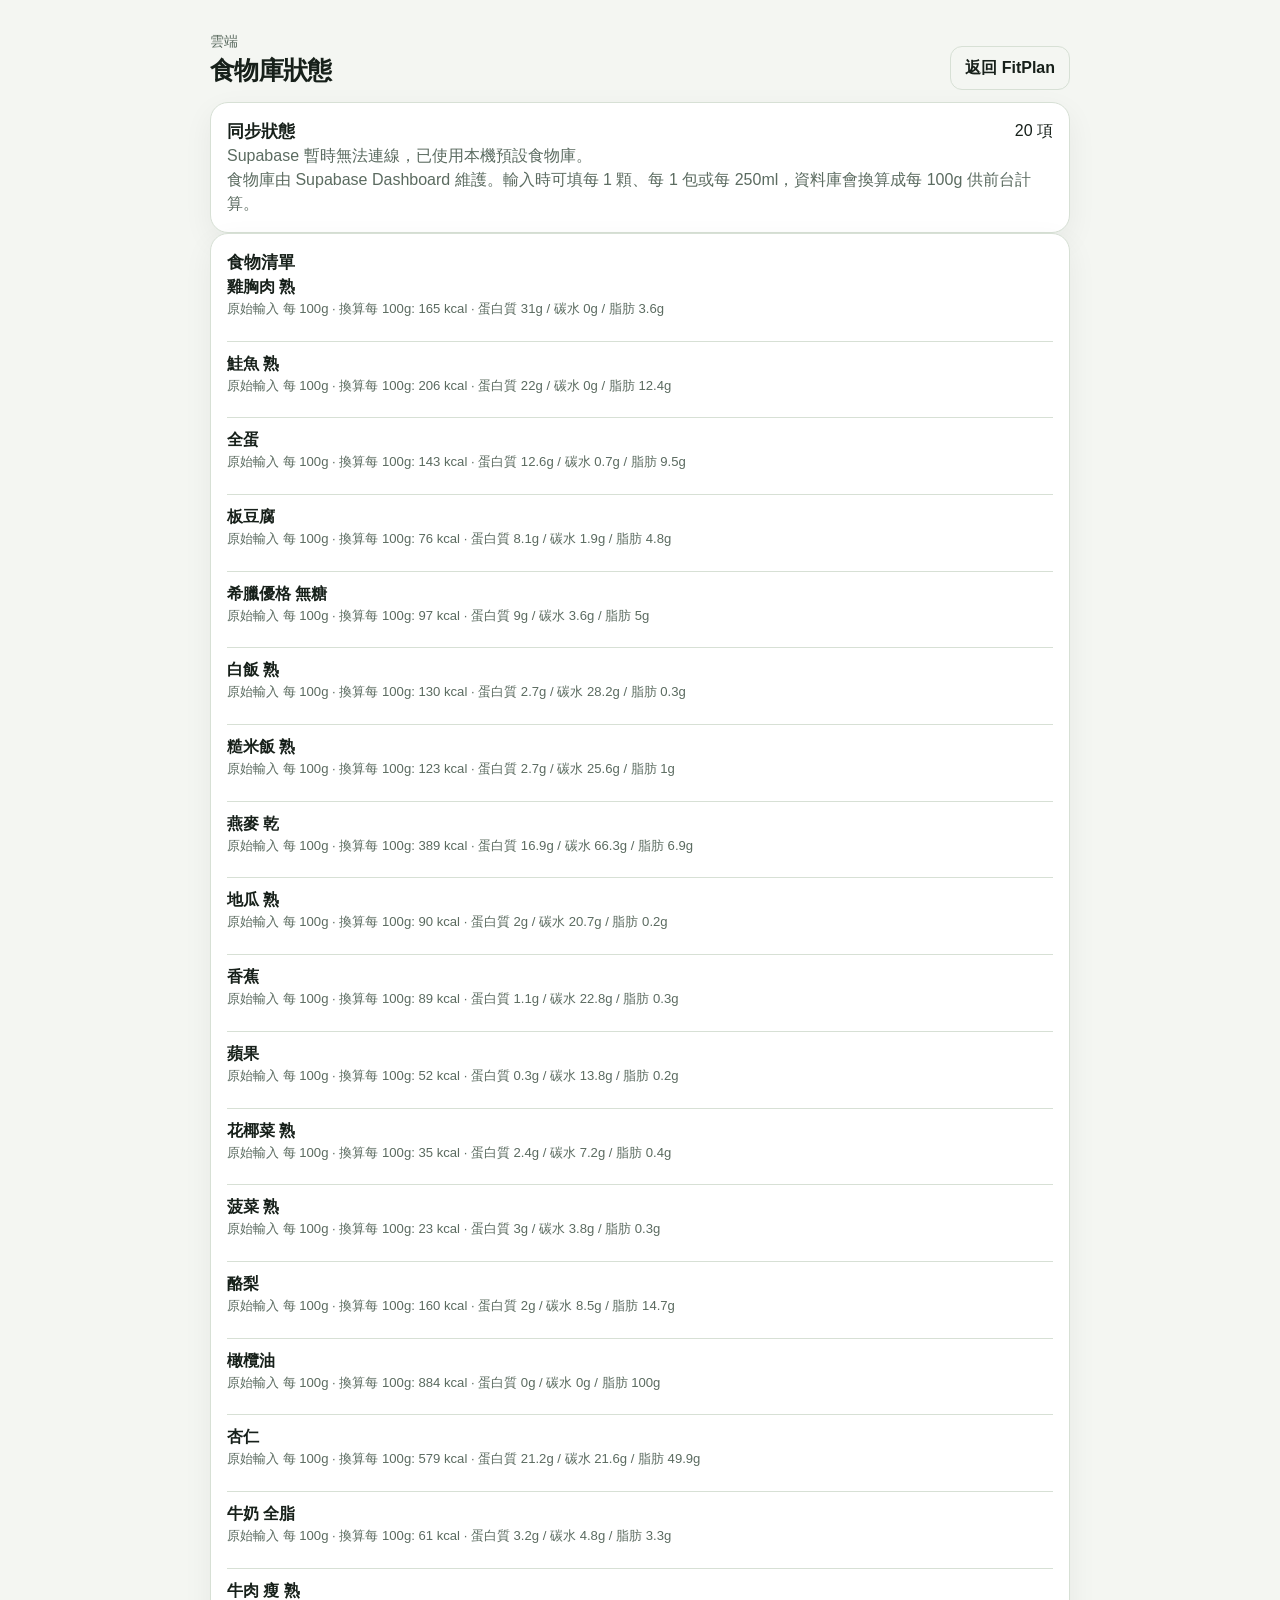
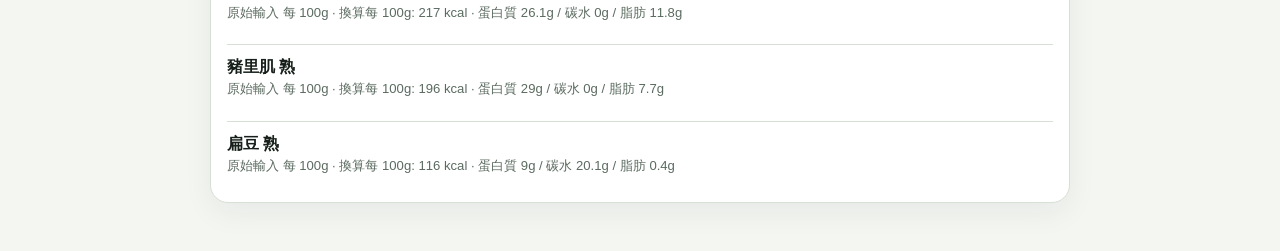
==== commit 4d5d7363: "Retune palette contrast and the calorie ring Use the specified forest colors, keep the remaining rin" ====
--- a/backend.html
+++ b/backend.html
@@ -3,9 +3,9 @@
   <head>
     <meta charset="UTF-8" />
     <meta name="viewport" content="width=device-width, initial-scale=1" />
-    <meta name="theme-color" content="#f3f5f1" />
+    <meta name="theme-color" content="#f4f6f2" />
     <title>FitPlan 雲端食物庫</title>
-    <link rel="stylesheet" href="styles.css?v=20261113-redesign" />
+    <link rel="stylesheet" href="styles.css?v=20261113-palette2" />
   </head>
   <body>
     <main class="page">
@@ -31,10 +31,10 @@
         <div id="backendFoodDatabase" class="stack"></div>
       </section>
     </main>
-    <script src="food-basis.js?v=20261113-redesign"></script>
-    <script src="supabase-config.js?v=20261113-redesign"></script>
-    <script src="supabase-foods.js?v=20261113-redesign"></script>
-    <script src="fitplan-core.js?v=20261113-redesign"></script>
-    <script src="backend.js?v=20261113-redesign"></script>
+    <script src="food-basis.js?v=20261113-palette2"></script>
+    <script src="supabase-config.js?v=20261113-palette2"></script>
+    <script src="supabase-foods.js?v=20261113-palette2"></script>
+    <script src="fitplan-core.js?v=20261113-palette2"></script>
+    <script src="backend.js?v=20261113-palette2"></script>
   </body>
 </html>
--- a/styles.css
+++ b/styles.css
@@ -1,41 +1,165 @@
 :root {
   color-scheme: light;
-  --bg: #f3f5f1;
+  --bg: #f4f6f2;
   --bg-elev: #ffffff;
-  --ink: #17211b;
-  --muted: #5c6b63;
-  --line: #dfe6df;
+  --ink: #17201a;
+  --muted: #5b6b60;
+  --line: #d7e0d5;
   --accent: #0f7a49;
-  --accent-strong: #0b5c37;
+  --accent-strong: #0f7a49;
   --accent-soft: #e7f6ee;
   --accent-ink: #ffffff;
+  --track: #e3e8e2;
+  --warn: #c2410c;
+  --warn-ink: #ffffff;
   --protein: #2463a8;
   --carbs: #b86a09;
   --fat: #c4475d;
-  --warn: #b45309;
   --danger: #b42318;
-  --shadow: 0 10px 30px rgba(23, 33, 27, 0.06);
+  --shadow: 0 10px 30px rgba(23, 32, 26, 0.06);
   --radius: 18px;
   --nav-h: calc(68px + env(safe-area-inset-bottom));
   --font: "PingFang TC", "Noto Sans TC", "Microsoft JhengHei", "Segoe UI", sans-serif;
 }
 
+html[data-palette="indigo"] {
+  --bg: #f3f1fb;
+  --bg-elev: #ffffff;
+  --ink: #1a1633;
+  --muted: #5c5672;
+  --line: #ddd8ec;
+  --accent: #4338ca;
+  --accent-strong: #4338ca;
+  --accent-soft: #ebe7ff;
+  --accent-ink: #ffffff;
+  --track: #e4e1ec;
+  --warn: #946208;
+  --warn-ink: #ffffff;
+  --protein: #1d4ed8;
+  --carbs: #b45309;
+  --fat: #be185d;
+  --danger: #b42318;
+  --shadow: 0 10px 30px rgba(26, 22, 51, 0.06);
+}
+
+html[data-palette="crimson"] {
+  --bg: #fbf3f4;
+  --bg-elev: #ffffff;
+  --ink: #241316;
+  --muted: #6b5256;
+  --line: #eadcdf;
+  --accent: #be123c;
+  --accent-strong: #be123c;
+  --accent-soft: #ffe4ea;
+  --accent-ink: #ffffff;
+  --track: #eadfe2;
+  --warn: #0f766e;
+  --warn-ink: #ffffff;
+  --protein: #1d4ed8;
+  --carbs: #b45309;
+  --fat: #a16207;
+  --danger: #b42318;
+  --shadow: 0 10px 30px rgba(36, 19, 22, 0.06);
+}
+
+html[data-palette="lime"] {
+  --bg: #f2f4f8;
+  --bg-elev: #ffffff;
+  --ink: #121826;
+  --muted: #515a6c;
+  --line: #d9dee8;
+  --accent: #1d4ed8;
+  --accent-strong: #1d4ed8;
+  --accent-soft: #e4eaff;
+  --accent-ink: #ffffff;
+  --track: #e1e6ee;
+  --warn: #4a780e;
+  --warn-ink: #ffffff;
+  --protein: #1d4ed8;
+  --carbs: #b45309;
+  --fat: #be185d;
+  --danger: #b42318;
+  --shadow: 0 10px 30px rgba(18, 24, 38, 0.06);
+}
+
 html[data-theme="dark"] {
   color-scheme: dark;
   --bg: #101512;
-  --bg-elev: #1b221d;
-  --ink: #edf3ee;
-  --muted: #a9b8ae;
-  --line: #314038;
+  --bg-elev: #18201b;
+  --ink: #e6ece7;
+  --muted: #9aa89e;
+  --line: #2c3831;
   --accent: #3dce84;
-  --accent-strong: #b6f5d2;
+  --accent-strong: #3dce84;
   --accent-soft: #173528;
-  --accent-ink: #062214;
+  --accent-ink: #08130d;
+  --track: #26302a;
+  --warn: #ff8a7a;
+  --warn-ink: #2a0d0a;
   --protein: #9dc2ff;
   --carbs: #f0c27a;
   --fat: #ff9aaa;
-  --warn: #f5c16c;
   --danger: #ff9b94;
+  --shadow: 0 0 0 transparent;
+}
+
+html[data-theme="dark"][data-palette="indigo"] {
+  --bg: #0e0c18;
+  --bg-elev: #1c1830;
+  --ink: #f4f1ff;
+  --muted: #c9c2de;
+  --line: #383354;
+  --accent: #8b80ff;
+  --accent-strong: #8b80ff;
+  --accent-soft: #201a42;
+  --accent-ink: #1a1040;
+  --track: #2e2a46;
+  --warn: #ffd36a;
+  --warn-ink: #2a1c04;
+  --protein: #a9c7ff;
+  --carbs: #ffcc80;
+  --fat: #ff9ab8;
+  --danger: #ffb0a8;
+  --shadow: 0 0 0 transparent;
+}
+
+html[data-theme="dark"][data-palette="crimson"] {
+  --bg: #160d10;
+  --bg-elev: #2a1820;
+  --ink: #fff1f4;
+  --muted: #dcc0c6;
+  --line: #4a3038;
+  --accent: #ff7a96;
+  --accent-strong: #ff7a96;
+  --accent-soft: #4a2230;
+  --accent-ink: #3f0614;
+  --track: #3e2832;
+  --warn: #7ef0d2;
+  --warn-ink: #06241e;
+  --protein: #a9c7ff;
+  --carbs: #ffcc80;
+  --fat: #f0c27a;
+  --danger: #ffb4ac;
+  --shadow: 0 0 0 transparent;
+}
+
+html[data-theme="dark"][data-palette="lime"] {
+  --bg: #0c1018;
+  --bg-elev: #171d2b;
+  --ink: #eef2fb;
+  --muted: #c5cddd;
+  --line: #313a4d;
+  --accent: #7aa2ff;
+  --accent-strong: #7aa2ff;
+  --accent-soft: #243056;
+  --accent-ink: #0c1733;
+  --track: #2a3346;
+  --warn: #d9f99d;
+  --warn-ink: #1a2804;
+  --protein: #9ec5ff;
+  --carbs: #ffcc80;
+  --fat: #ff9ab8;
+  --danger: #ffb4ac;
   --shadow: 0 0 0 transparent;
 }
 
@@ -43,19 +167,81 @@
   html[data-theme="system"] {
     color-scheme: dark;
     --bg: #101512;
-    --bg-elev: #1b221d;
-    --ink: #edf3ee;
-    --muted: #a9b8ae;
-    --line: #314038;
+    --bg-elev: #18201b;
+    --ink: #e6ece7;
+    --muted: #9aa89e;
+    --line: #2c3831;
     --accent: #3dce84;
-    --accent-strong: #b6f5d2;
+    --accent-strong: #3dce84;
     --accent-soft: #173528;
-    --accent-ink: #062214;
+    --accent-ink: #08130d;
+    --track: #26302a;
+    --warn: #ff8a7a;
+    --warn-ink: #2a0d0a;
     --protein: #9dc2ff;
     --carbs: #f0c27a;
     --fat: #ff9aaa;
-    --warn: #f5c16c;
     --danger: #ff9b94;
+    --shadow: 0 0 0 transparent;
+  }
+
+  html[data-theme="system"][data-palette="indigo"] {
+    --bg: #0e0c18;
+    --bg-elev: #1c1830;
+    --ink: #f4f1ff;
+    --muted: #c9c2de;
+    --line: #383354;
+    --accent: #8b80ff;
+    --accent-strong: #8b80ff;
+    --accent-soft: #201a42;
+    --accent-ink: #1a1040;
+    --track: #2e2a46;
+    --warn: #ffd36a;
+    --warn-ink: #2a1c04;
+    --protein: #a9c7ff;
+    --carbs: #ffcc80;
+    --fat: #ff9ab8;
+    --danger: #ffb0a8;
+    --shadow: 0 0 0 transparent;
+  }
+
+  html[data-theme="system"][data-palette="crimson"] {
+    --bg: #160d10;
+    --bg-elev: #2a1820;
+    --ink: #fff1f4;
+    --muted: #dcc0c6;
+    --line: #4a3038;
+    --accent: #ff7a96;
+    --accent-strong: #ff7a96;
+    --accent-soft: #4a2230;
+    --accent-ink: #3f0614;
+    --track: #3e2832;
+    --warn: #7ef0d2;
+    --warn-ink: #06241e;
+    --protein: #a9c7ff;
+    --carbs: #ffcc80;
+    --fat: #f0c27a;
+    --danger: #ffb4ac;
+    --shadow: 0 0 0 transparent;
+  }
+
+  html[data-theme="system"][data-palette="lime"] {
+    --bg: #0c1018;
+    --bg-elev: #171d2b;
+    --ink: #eef2fb;
+    --muted: #c5cddd;
+    --line: #313a4d;
+    --accent: #7aa2ff;
+    --accent-strong: #7aa2ff;
+    --accent-soft: #243056;
+    --accent-ink: #0c1733;
+    --track: #2a3346;
+    --warn: #d9f99d;
+    --warn-ink: #1a2804;
+    --protein: #9ec5ff;
+    --carbs: #ffcc80;
+    --fat: #ff9ab8;
+    --danger: #ffb4ac;
     --shadow: 0 0 0 transparent;
   }
 }
@@ -117,6 +303,7 @@
 .tabbar .brand { display: none; }
 .tabbar nav { display: grid; grid-template-columns: repeat(5, 1fr); gap: 4px; }
 .tabbar button {
+  position: relative;
   display: flex;
   flex-direction: column;
   align-items: center;
@@ -130,7 +317,17 @@
   font-weight: 700;
 }
 .tabbar button svg { width: 22px; height: 22px; fill: none; stroke: currentColor; stroke-width: 1.8; stroke-linecap: round; stroke-linejoin: round; }
-.tabbar button.is-active { color: var(--accent-strong); background: var(--accent-soft); }
+.tabbar button.is-active { color: var(--accent); background: var(--accent-soft); }
+.tabbar button.is-active::after {
+  content: "";
+  position: absolute;
+  left: 24%;
+  right: 24%;
+  bottom: 4px;
+  height: 3px;
+  border-radius: 999px;
+  background: var(--accent);
+}
 .brand { display: flex; gap: 10px; align-items: center; }
 .brand strong { display: block; font-size: 1.05rem; }
 .brand small { color: var(--muted); }
@@ -227,6 +424,42 @@
   color: var(--accent-strong);
   box-shadow: var(--shadow);
 }
+.palette-picker { display: grid; grid-template-columns: 1fr 1fr; gap: 8px; }
+.palette-picker button {
+  display: flex;
+  align-items: center;
+  gap: 10px;
+  min-height: 52px;
+  padding: 8px 10px;
+  border: 2px solid var(--line);
+  border-radius: 14px;
+  background: var(--bg);
+  color: var(--ink);
+  font-weight: 800;
+  text-align: left;
+}
+.palette-picker button.is-active {
+  border-color: var(--accent);
+  background: var(--accent-soft);
+  color: var(--accent-strong);
+}
+.palette-swatch {
+  display: flex;
+  flex: none;
+  width: 36px;
+  height: 36px;
+  overflow: hidden;
+  border-radius: 10px;
+}
+.palette-swatch i { flex: 1; display: block; }
+.palette-picker button[data-palette-value="forest"] .palette-swatch i:first-child { background: #0f7a49; }
+.palette-picker button[data-palette-value="forest"] .palette-swatch i:last-child { background: #c2410c; }
+.palette-picker button[data-palette-value="indigo"] .palette-swatch i:first-child { background: #4338ca; }
+.palette-picker button[data-palette-value="indigo"] .palette-swatch i:last-child { background: #946208; }
+.palette-picker button[data-palette-value="crimson"] .palette-swatch i:first-child { background: #be123c; }
+.palette-picker button[data-palette-value="crimson"] .palette-swatch i:last-child { background: #0f766e; }
+.palette-picker button[data-palette-value="lime"] .palette-swatch i:first-child { background: #1d4ed8; }
+.palette-picker button[data-palette-value="lime"] .palette-swatch i:last-child { background: #4a780e; }
 .choice-grid { display: grid; gap: 8px; }
 .choice { display: grid; gap: 4px; padding: 12px; text-align: left; background: var(--bg); }
 .choice span, .choice small { color: var(--muted); font-weight: 500; }
@@ -254,9 +487,9 @@
   display: grid;
   place-items: center;
   border-radius: 50%;
-  background: conic-gradient(var(--accent) calc(var(--progress) * 1%), var(--line) 0);
-}
-.ring.is-over { background: conic-gradient(var(--warn) calc(var(--progress) * 1%), var(--line) 0); }
+  background: conic-gradient(var(--accent) calc(var(--progress) * 1%), var(--track) 0);
+}
+.ring.is-over { background: conic-gradient(var(--warn) calc(var(--progress) * 1%), var(--track) 0); }
 .ring-hole {
   width: 118px;
   height: 118px;
@@ -271,8 +504,14 @@
 .ring strong { font-size: 1.7rem; line-height: 1; }
 .ring span, .metric-row span, .metric-row small, .stat-grid span { color: var(--muted); font-size: 0.78rem; }
 .hero-copy { display: grid; gap: 8px; align-content: center; }
-.status { font-weight: 800; color: var(--accent-strong); }
-.status.is-over { color: var(--warn); }
+.status { font-weight: 800; color: var(--ink); }
+.status.is-over {
+  justify-self: stretch;
+  padding: 6px 12px;
+  border-radius: 10px;
+  background: var(--warn);
+  color: var(--warn-ink);
+}
 .macro-list { display: grid; gap: 10px; }
 .macro-row span { display: flex; justify-content: space-between; gap: 8px; font-size: 0.88rem; font-weight: 700; }
 .bar { height: 8px; overflow: hidden; border-radius: 999px; background: var(--line); }
@@ -466,6 +705,7 @@
   .tabbar .brand { display: flex; padding: 0 8px; }
   .tabbar nav { display: flex; flex-direction: column; }
   .tabbar button { flex-direction: row; justify-content: flex-start; gap: 10px; min-height: 46px; padding: 0 12px; font-size: 0.95rem; }
+  .tabbar button.is-active::after { left: 6px; right: auto; top: 12px; bottom: 12px; width: 3px; height: auto; }
   .main-col { padding: 12px 32px 48px; }
   .hero, .split, .diet-layout, .train-layout { grid-template-columns: 1.05fr 0.95fr; align-items: start; }
   .hero { grid-template-columns: auto 1fr; align-items: center; }
